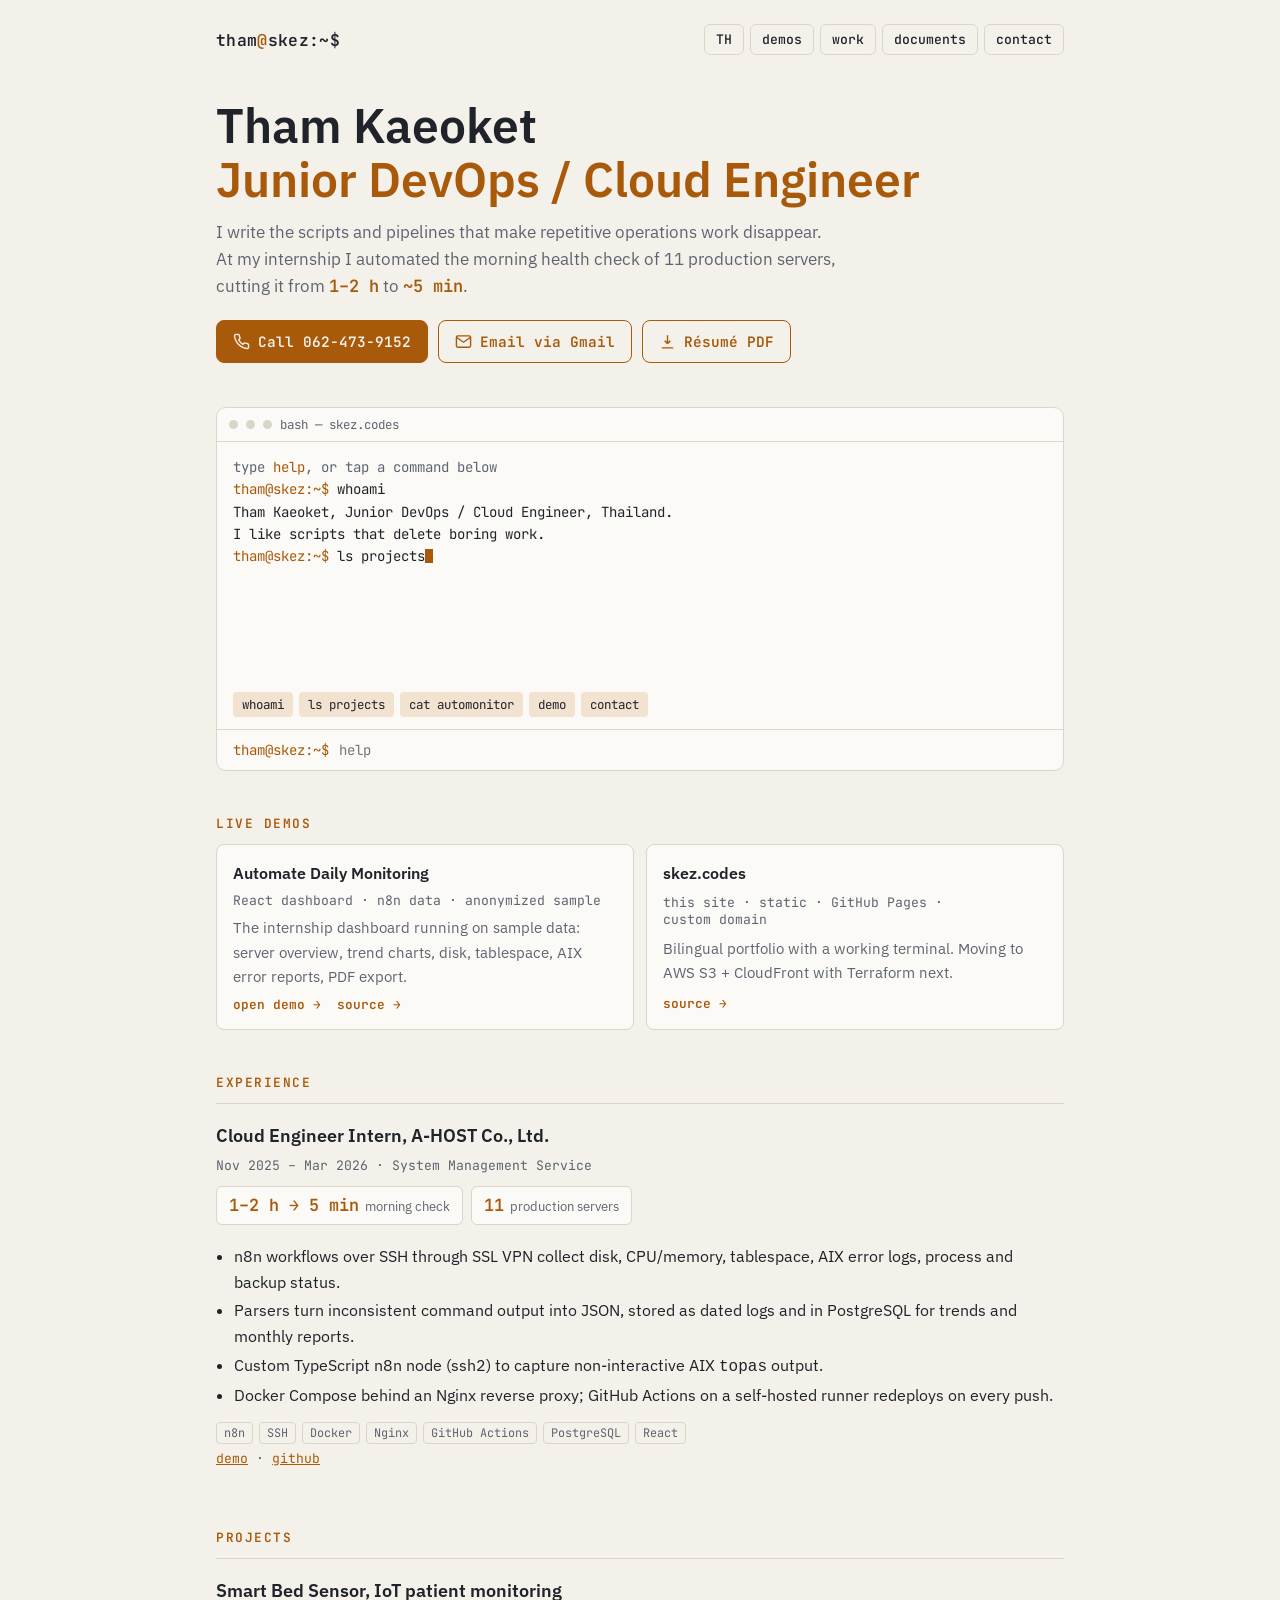
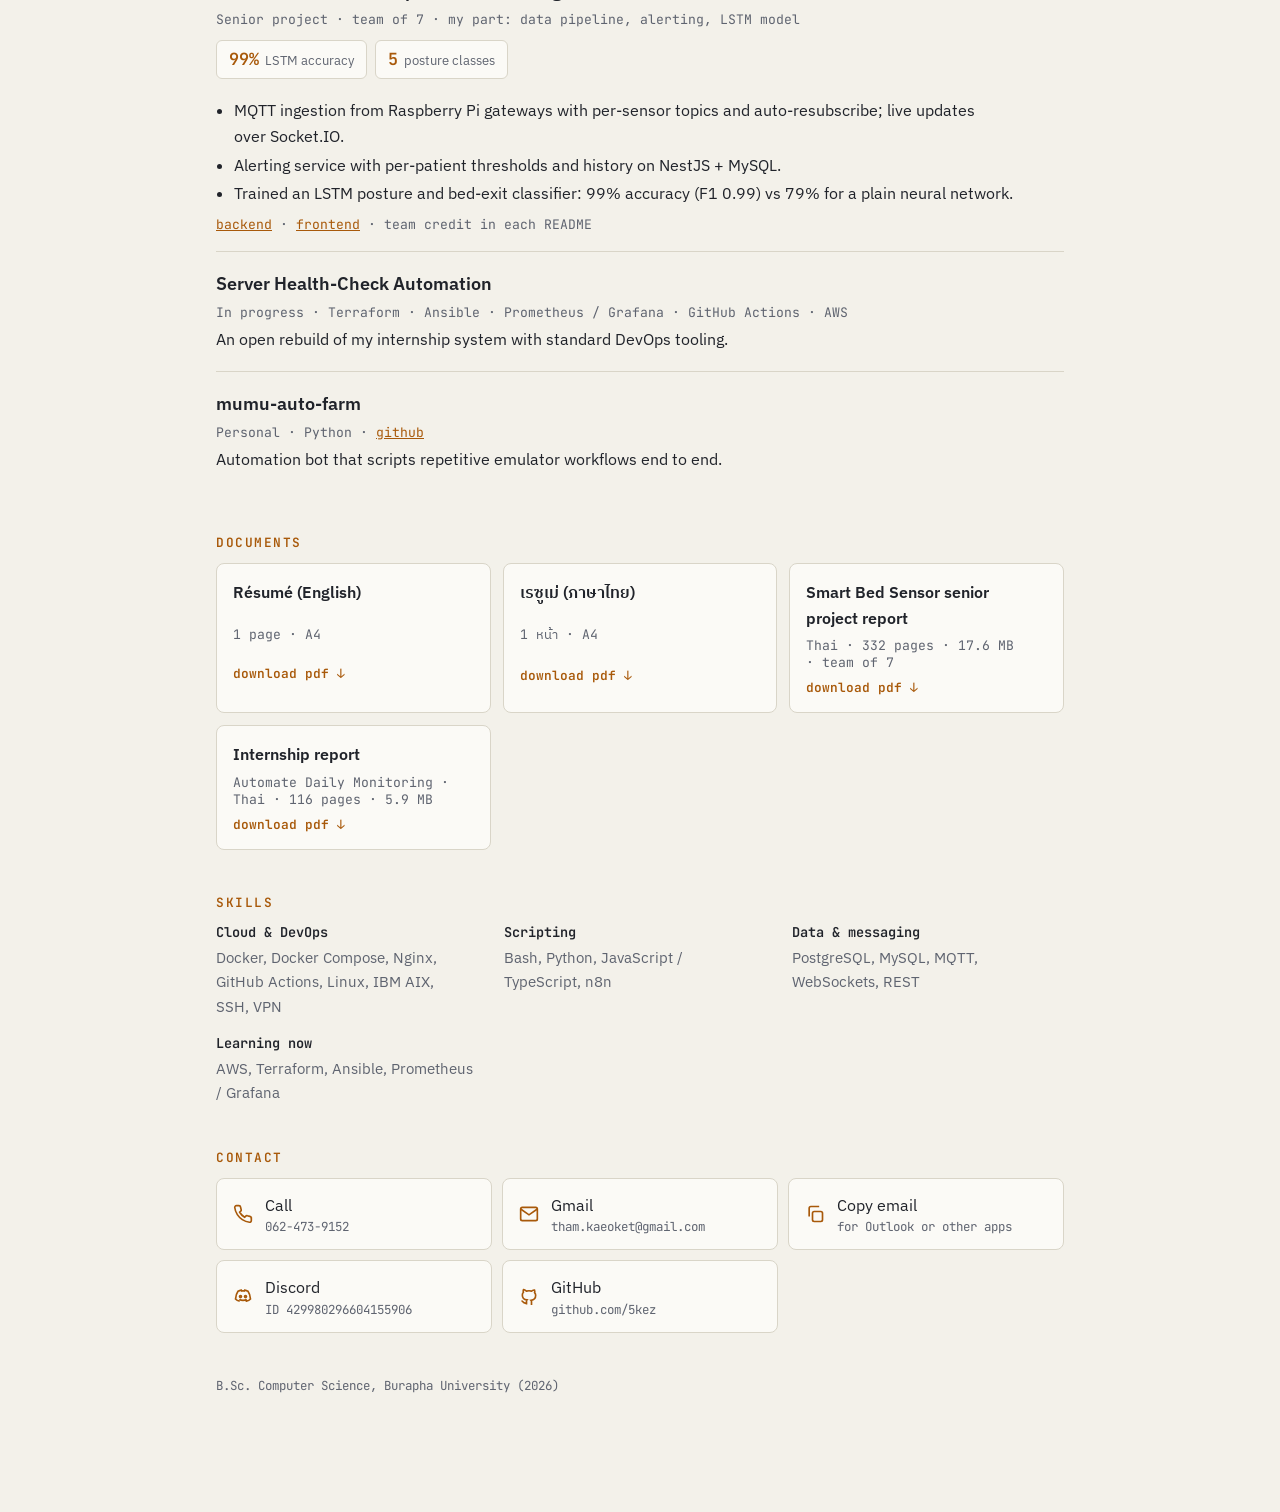
==== index.html @ 205510aa "feat: link monitoring source repo Co-Authored-By: Claude Opus 5.5 <noreply@anthropic.com> Claude-Ses" ====
<!doctype html>
<html lang="en">
<head>
<meta charset="utf-8">
<meta name="viewport" content="width=device-width, initial-scale=1, viewport-fit=cover">
<title>Tham Kaeoket</title>
<meta name="description" content="Tham Kaeoket, Junior DevOps / Cloud Engineer in Thailand. Infrastructure automation, Linux, Docker, CI/CD.">
<meta property="og:title" content="Tham Kaeoket, Junior DevOps / Cloud Engineer">
<meta property="og:description" content="Automated a 1–2 hour morning server check down to ~5 minutes across 11 production servers.">
<link rel="preconnect" href="https://fonts.googleapis.com">
<link rel="stylesheet" href="https://fonts.googleapis.com/css2?family=JetBrains+Mono:wght@400;600&family=IBM+Plex+Sans:wght@400;500;600&family=IBM+Plex+Sans+Thai:wght@400;500;600&display=swap">
<style>
/* Layout: one column; a working shell is the hero, plain sections follow; a fixed contact bar keeps call / email one tap away */
:root{
  --bg:#f3f1ea; --panel:#fbfaf6; --ink:#20232a; --muted:#5f6470; --line:#d9d5c8;
  --amber:#a8590a; --amber-soft:#f1e3cf; --ok:#2f7a4a;
  --mono:"JetBrains Mono","IBM Plex Sans Thai",ui-monospace,Consolas,monospace; --sans:"IBM Plex Sans","IBM Plex Sans Thai",system-ui,sans-serif;
  color-scheme:light;
}
@media (prefers-color-scheme:dark){:root:not([data-theme="light"]){--bg:#14161b;--panel:#1b1e25;--ink:#e8e4da;--muted:#9a9fab;--line:#2c3039;--amber:#f0a443;--amber-soft:#3a2c18;--ok:#6fcf8f;color-scheme:dark}}
:root[data-theme="dark"]{--bg:#14161b;--panel:#1b1e25;--ink:#e8e4da;--muted:#9a9fab;--line:#2c3039;--amber:#f0a443;--amber-soft:#3a2c18;--ok:#6fcf8f;color-scheme:dark}
*{box-sizing:border-box}
html{scroll-behavior:smooth;padding-top:env(safe-area-inset-top,0px)}
body{margin:0;background:var(--bg);color:var(--ink);font-family:var(--sans);font-size:16px;line-height:1.6}
html[data-lang="th"] body{line-height:1.7}
html[data-lang="th"] .en,html:not([data-lang="th"]) .th{display:none!important}
a{color:var(--amber)}
p,li,.meta,.card h3,.doc h3{text-wrap:pretty}
.nw{display:inline-block;max-width:100%}
html[data-lang="th"] p,html[data-lang="th"] li{line-break:strict;word-break:normal}
:focus-visible{outline:2px solid var(--amber);outline-offset:2px}
.wrap{max-width:880px;margin:0 auto;padding-block:24px 120px;padding-left:max(16px,env(safe-area-inset-left,0px));padding-right:max(16px,env(safe-area-inset-right,0px));display:grid;gap:44px}
header{display:flex;flex-wrap:wrap;gap:12px 20px;align-items:center;justify-content:space-between}
.name{font:600 1.02rem var(--mono);letter-spacing:.02em}.name span{color:var(--amber)}
nav{display:flex;gap:6px;flex-wrap:wrap}
.chip{font:500 .82rem var(--mono);color:var(--ink);background:transparent;border:1px solid var(--line);border-radius:6px;padding:6px 11px;cursor:pointer;text-decoration:none;transition:border-color .2s,background .2s}
.chip:hover{border-color:var(--amber);background:var(--amber-soft)}
/* hero */
.intro h1{font-size:clamp(2rem,5vw,3rem);line-height:1.12;margin:0 0 12px;text-wrap:balance;font-weight:600}
.intro h1 .role{display:block;color:var(--amber)}
.intro p{margin:0;max-width:62ch;color:var(--muted);font-size:1.06rem}
.stat{font-family:var(--mono);color:var(--amber);font-weight:600;white-space:nowrap}
.cta{display:flex;flex-wrap:wrap;gap:10px;margin-top:20px}
.btn{display:inline-flex;align-items:center;gap:8px;font:600 .9rem var(--mono);text-decoration:none;border-radius:8px;padding:11px 16px;border:1px solid var(--amber);transition:transform .15s ease,background .2s,color .2s}
.btn svg{width:17px;height:17px;flex:none}
.btn.primary{background:var(--amber);color:var(--bg)}
.btn.ghost{color:var(--amber);background:transparent}
.btn:hover{transform:translateY(-2px)}.btn:active{transform:none}
/* dock appears once the hero buttons scroll away */
try{const dk=document.getElementById("dock");new IntersectionObserver(([e])=>dk.classList.toggle("away",e.isIntersecting)).observe(document.querySelector(".cta"))}catch(e){document.getElementById("dock").classList.remove("away")}
/* terminal */
.term{background:var(--panel);border:1px solid var(--line);border-radius:10px;overflow:hidden}
.bar{display:flex;align-items:center;gap:8px;padding:8px 12px;border-bottom:1px solid var(--line);font:.78rem var(--mono);color:var(--muted)}
.bar i{width:9px;height:9px;border-radius:50%;background:var(--line);display:inline-block}
.out{font:14px/1.6 var(--mono);padding:14px 16px;height:250px;overflow-y:auto;white-space:pre-wrap;overflow-wrap:anywhere}
.out .p{color:var(--amber)}.out .ok{color:var(--ok)}.out .dim{color:var(--muted)}
.caret{display:inline-block;width:8px;height:1em;background:var(--amber);vertical-align:-2px;animation:blink 1s steps(1) infinite}
@keyframes blink{50%{opacity:0}}
.in{display:flex;gap:8px;align-items:center;border-top:1px solid var(--line);padding:10px 16px;font:14px var(--mono)}
.in label{color:var(--amber);white-space:nowrap}
.in input{flex:1;min-width:0;background:transparent;border:0;color:var(--ink);font:inherit;outline:none}
.chips{display:flex;flex-wrap:wrap;gap:6px;padding:0 16px 12px}
.chips button{font:.78rem var(--mono);background:var(--amber-soft);color:var(--ink);border:0;border-radius:4px;padding:4px 9px;cursor:pointer;transition:transform .15s}
.chips button:hover{transform:translateY(-1px)}
/* sections */
section h2{font:600 .8rem var(--mono);text-transform:uppercase;letter-spacing:.12em;color:var(--amber);margin:0 0 12px}
.card{border-top:1px solid var(--line);padding:18px 0;display:grid;gap:6px}
.card h3{margin:0;font-size:1.1rem;font-weight:600}
.meta{font:.82rem var(--mono);color:var(--muted)}
.card ul{margin:4px 0 0;padding-left:18px}.card li{margin:3px 0}
.metrics{display:flex;flex-wrap:wrap;gap:8px;margin:6px 0}
.metrics div{border:1px solid var(--line);border-radius:6px;padding:6px 12px;background:var(--panel)}
.metrics b{font:600 1.05rem var(--mono);color:var(--amber);font-variant-numeric:tabular-nums}
.metrics span{font-size:.8rem;color:var(--muted);margin-left:6px}
.tags{display:flex;flex-wrap:wrap;gap:6px;margin-top:4px}
.tags span{font:.74rem var(--mono);border:1px solid var(--line);border-radius:4px;padding:2px 7px;color:var(--muted)}
.docs{display:grid;grid-template-columns:repeat(auto-fit,minmax(240px,1fr));gap:12px}
.doc{border:1px solid var(--line);border-radius:8px;padding:16px;display:grid;gap:6px;background:var(--panel);min-width:0;transition:border-color .2s,transform .2s}
.doc:hover{border-color:var(--amber);transform:translateY(-2px)}
.doc h3{margin:0;font-size:1rem;font-weight:600}
.doc .dl{justify-self:start;font:600 .8rem var(--mono);color:var(--amber);text-decoration:none;margin-top:2px}
.doc .na{font:.8rem var(--mono);color:var(--muted)}
.skills{display:grid;grid-template-columns:repeat(auto-fit,minmax(220px,1fr));gap:16px}
.skills div{min-width:0}.skills b{display:block;font:600 .85rem var(--mono);margin-bottom:4px}.skills p{margin:0;color:var(--muted);font-size:.95rem}
.contact-grid{display:grid;grid-template-columns:repeat(auto-fit,minmax(220px,1fr));gap:10px}
.contact-grid a,.contact-grid button{display:flex;align-items:center;gap:12px;padding:14px 16px;border:1px solid var(--line);border-radius:8px;background:var(--panel);color:var(--ink);text-decoration:none;font:inherit;text-align:left;cursor:pointer;transition:border-color .2s,transform .2s;min-width:0}
.contact-grid a:hover,.contact-grid button:hover{border-color:var(--amber);transform:translateY(-2px)}
.contact-grid svg{width:20px;height:20px;color:var(--amber);flex:none}
.contact-grid small{display:block;font:.78rem var(--mono);color:var(--muted);overflow-wrap:anywhere}
footer{font:.78rem var(--mono);color:var(--muted)}
/* sticky contact bar */
.dock{position:fixed;left:50%;bottom:calc(14px + env(safe-area-inset-bottom,0px));transform:translateX(-50%);z-index:30;display:flex;gap:6px;padding:6px;background:var(--panel);border:1px solid var(--line);border-radius:12px;box-shadow:0 8px 24px rgba(0,0,0,.12)}
.dock{transition:opacity .25s,transform .25s}.dock.away{opacity:0;transform:translate(-50%,16px);pointer-events:none}
.dock a{display:flex;align-items:center;gap:7px;font:600 .82rem var(--mono);text-decoration:none;color:var(--ink);padding:9px 13px;border-radius:8px;transition:background .2s}
.dock a:hover{background:var(--amber-soft)}
.dock a.call{background:var(--amber);color:var(--bg)}
.dock svg{width:16px;height:16px;flex:none}
.toast{position:fixed;left:50%;bottom:86px;transform:translateX(-50%);background:var(--ink);color:var(--bg);font:.82rem var(--mono);padding:8px 14px;border-radius:6px;z-index:40}
/* entrance motion (runs once on load, content is visible without it) */
@keyframes up{from{opacity:0;transform:translateY(14px)}to{opacity:1;transform:none}}
.rise{animation:up .7s cubic-bezier(.2,.7,.2,1) both}
.d1{animation-delay:.08s}.d2{animation-delay:.18s}.d3{animation-delay:.3s}.d4{animation-delay:.42s}
@media (prefers-reduced-motion:reduce){*,*::before,*::after{animation:none!important;transition:none!important;scroll-behavior:auto!important}}
@media (max-width:520px){.out{height:260px;font-size:13px}.dock a span{display:none}.dock a{padding:10px 14px}}
</style>
</head>
<body>
<div class="wrap">
<header class="rise">
  <div class="name">tham<span>@</span>skez:~$</div>
  <nav aria-label="Main">
    <button class="chip" id="lang" type="button">TH</button>
    <a class="chip en" href="#demos">demos</a><a class="chip th" href="#demos">demo</a>
    <a class="chip en" href="#work">work</a><a class="chip th" href="#work">ผลงาน</a>
    <a class="chip en" href="#docs">documents</a><a class="chip th" href="#docs">เอกสาร</a>
    <a class="chip en" href="#contact">contact</a><a class="chip th" href="#contact">ติดต่อ</a>
  </nav>
</header>

<div class="intro">
  <h1 class="rise d1"><span class="en">Tham Kaeoket</span><span class="th">ธาม แก้วเกษ</span><span class="role">Junior DevOps / Cloud Engineer</span></h1>
  <p class="rise d2 en">I write the scripts and pipelines that make repetitive operations work disappear. At my internship I automated the morning health check of 11 production servers, cutting it from <span class="stat">1–2 h</span> to <span class="stat">~5 min</span>.</p>
  <p class="rise d2 th">ผมเขียน script และ pipeline ที่ทำให้งานดูแลระบบแบบซ้ำ ๆ หายไป ตอน<span class="nw">ฝึกงาน</span>ผมทำระบบตรวจ<span class="nw">เซิร์ฟเวอร์</span> Production 11 เครื่องแบบ<span class="nw">อัตโนมัติ</span> ลดเวลาจาก <span class="stat">1–2 ชม.</span> เหลือ <span class="stat">~5 นาที</span></p>
  <div class="cta rise d3">
    <a class="btn primary" href="tel:+66624739152"><svg viewBox="0 0 24 24" fill="none" stroke="currentColor" stroke-width="2" aria-hidden="true"><path d="M22 16.9v3a2 2 0 0 1-2.2 2 19.8 19.8 0 0 1-8.6-3.1 19.5 19.5 0 0 1-6-6A19.8 19.8 0 0 1 2.1 4.2 2 2 0 0 1 4.1 2h3a2 2 0 0 1 2 1.7c.1 1 .4 1.9.7 2.8a2 2 0 0 1-.5 2.1L8 9.9a16 16 0 0 0 6 6l1.3-1.3a2 2 0 0 1 2.1-.4c.9.3 1.8.6 2.8.7a2 2 0 0 1 1.7 2z"/></svg><span class="en">Call 062-473-9152</span><span class="th">โทร 062-473-9152</span></a>
    <a class="btn ghost gmail" href="https://mail.google.com/mail/?view=cm&amp;fs=1&amp;to=tham.kaeoket@gmail.com&amp;su=Job%20opportunity" target="_blank" rel="noopener"><svg viewBox="0 0 24 24" fill="none" stroke="currentColor" stroke-width="2" aria-hidden="true"><rect x="2" y="4" width="20" height="16" rx="2"/><path d="m22 6-10 7L2 6"/></svg><span class="en">Email via Gmail</span><span class="th">ส่งอีเมล (Gmail)</span></a>
    <a class="btn ghost rlink" href="resume.pdf"><svg viewBox="0 0 24 24" fill="none" stroke="currentColor" stroke-width="2" aria-hidden="true"><path d="M12 3v12m0 0-4-4m4 4 4-4M4 21h16"/></svg><span class="en">Résumé PDF</span><span class="th">เรซูเม่ PDF</span></a>
  </div>
</div>

<div class="term rise d4" aria-label="Interactive terminal">
  <div class="bar"><i></i><i></i><i></i><span>bash — skez.codes</span></div>
  <div id="out" class="out" role="log" aria-live="polite"></div>
  <div class="chips" id="chips"></div>
  <form class="in" id="form" autocomplete="off"><label for="cmd">tham@skez:~$</label><input id="cmd" spellcheck="false" autocapitalize="off" placeholder="help"></form>
</div>

<main style="display:grid;gap:44px">
  <section id="demos">
    <h2><span class="en">Live demos</span><span class="th">ทดลองใช้งานจริง</span></h2>
    <div class="docs">
      <div class="doc">
        <h3>Automate Daily Monitoring</h3>
        <div class="meta"><span class="en">React dashboard · n8n data · anonymized sample</span><span class="th">React dashboard · ข้อมูลจาก n8n · ข้อมูลตัวอย่างที่ปิดชื่อแล้ว</span></div>
        <p style="margin:0;color:var(--muted);font-size:.95rem" class="en">The internship dashboard running on sample data: server overview, trend charts, disk, tablespace, AIX error reports, PDF export.</p>
        <p style="margin:0;color:var(--muted);font-size:.95rem" class="th">dashboard จากงานฝึกงาน รันด้วยข้อมูลตัวอย่าง: ภาพรวมเซิร์ฟเวอร์ กราฟแนวโน้ม disk tablespace error report ของ AIX และส่งออก PDF</p>
        <div style="display:flex;gap:16px;flex-wrap:wrap"><a class="dl" href="demo/monitoring/"><span class="en">open demo →</span><span class="th">เปิด demo →</span></a><a class="dl" href="https://github.com/5kez/automate-daily-monitoring"><span class="en">source →</span><span class="th">ดูโค้ด →</span></a></div>
      </div>
      <div class="doc">
        <h3>skez.codes</h3>
        <div class="meta"><span class="en">this site · static · GitHub Pages · custom domain</span><span class="th">เว็บนี้ · static · GitHub Pages · โดเมนของตัวเอง</span></div>
        <p style="margin:0;color:var(--muted);font-size:.95rem" class="en">Bilingual portfolio with a working terminal. Moving to AWS S3 + CloudFront with Terraform next.</p>
        <p style="margin:0;color:var(--muted);font-size:.95rem" class="th">พอร์ตโฟลิโอ 2 ภาษาพร้อม terminal ที่พิมพ์คำสั่งได้ ขั้นต่อไปย้ายไป AWS S3 + CloudFront ด้วย Terraform</p>
        <a class="dl" href="https://github.com/5kez/5kez.github.io"><span class="en">source →</span><span class="th">ดูโค้ด →</span></a>
      </div>
    </div>
  </section>

  <section id="work">
    <h2><span class="en">Experience</span><span class="th">ประสบการณ์ทำงาน</span></h2>
    <div class="card">
      <h3><span class="en">Cloud Engineer Intern, A-HOST Co., Ltd.</span><span class="th">Cloud Engineer (นักศึกษาสหกิจศึกษา) บริษัท เอ-โฮสต์ จำกัด</span></h3>
      <div class="meta"><span class="en"><span class="nw">Nov 2025 – Mar 2026</span> · <span class="nw">System Management Service</span></span><span class="th"><span class="nw">พ.ย. 2568 – มี.ค. 2569</span> · <span class="nw">แผนก System Management Service</span></span></div>
      <div class="metrics"><div><b>1–2 h → 5 min</b><span class="en">morning check</span><span class="th"><span class="nw">ตรวจช่วงเช้า</span></span></div><div><b>11</b><span class="en">production servers</span><span class="th"><span class="nw">เซิร์ฟเวอร์</span></span></div></div>
      <ul class="en">
        <li>n8n workflows over SSH through SSL VPN collect disk, CPU/memory, tablespace, AIX error logs, process and backup status.</li>
        <li>Parsers turn inconsistent command output into JSON, stored as dated logs and in PostgreSQL for trends and monthly reports.</li>
        <li>Custom TypeScript n8n node (ssh2) to capture non‑interactive AIX <code>topas</code> output.</li>
        <li>Docker Compose behind an Nginx reverse proxy; GitHub Actions on a self‑hosted runner redeploys on every push.</li>
      </ul>
      <ul class="th">
        <li>workflow ด้วย n8n เชื่อมต่อผ่าน SSH และ SSL VPN เก็บข้อมูล disk, CPU/memory, tablespace, AIX error log, process และ backup</li>
        <li>parser แปลงผลลัพธ์คำสั่งที่รูปแบบไม่แน่นอนเป็น JSON เก็บเป็น log ตามวันที่และใน PostgreSQL เพื่อดูแนวโน้มและทำรายงาน<span class="nw">รายเดือน</span></li>
        <li>custom node ของ n8n ด้วย TypeScript (ssh2) สำหรับดึงผล <code>topas</code> ของ AIX</li>
        <li>Docker Compose หลัง Nginx reverse proxy และ GitHub Actions บน self‑hosted runner ที่ deploy ใหม่ทุกครั้งที่ push</li>
      </ul>
      <div class="tags"><span>n8n</span><span>SSH</span><span>Docker</span><span>Nginx</span><span>GitHub Actions</span><span>PostgreSQL</span><span>React</span></div>
      <div class="meta"><a href="demo/monitoring/">demo</a> · <a href="https://github.com/5kez/automate-daily-monitoring">github</a></div>
    </div>
  </section>

  <section>
    <h2><span class="en">Projects</span><span class="th">โครงงาน</span></h2>
    <div class="card">
      <h3><span class="en">Smart Bed Sensor, IoT patient monitoring</span><span class="th">Smart Bed Sensor ระบบติดตามผู้ป่วยผ่านเซนเซอร์ IoT</span></h3>
      <div class="meta"><span class="en"><span class="nw">Senior project</span> · <span class="nw">team of 7</span> · <span class="nw">my part: data pipeline, alerting, LSTM model</span></span><span class="th">โครงงานจบ · ทีม 7 คน · ส่วนที่ผมทำ: data pipeline, ระบบ<span class="nw">แจ้งเตือน</span>, โมเดล LSTM</span></div>
      <div class="metrics"><div><b>99%</b><span class="en">LSTM accuracy</span><span class="th"><span class="nw">ความแม่นยำ</span> LSTM</span></div><div><b>5</b><span class="en">posture classes</span><span class="th"><span class="nw">คลาสท่านอน</span></span></div></div>
      <ul class="en">
        <li>MQTT ingestion from Raspberry Pi gateways with per‑sensor topics and auto‑resubscribe; live updates over Socket.IO.</li>
        <li>Alerting service with per‑patient thresholds and history on NestJS + MySQL.</li>
        <li>Trained an LSTM posture and bed‑exit classifier: 99% accuracy (F1&nbsp;0.99) vs 79% for a plain neural network.</li>
      </ul>
      <ul class="th">
        <li>รับข้อมูลผ่าน MQTT จาก Raspberry Pi gateway แยก topic ตามเซนเซอร์ เชื่อมต่อใหม่<span class="nw">อัตโนมัติ</span> และส่งขึ้นหน้าจอแบบ<span class="nw">เรียลไทม์</span>ด้วย Socket.IO</li>
        <li>ระบบ<span class="nw">แจ้งเตือน</span>ตามเกณฑ์รายผู้ป่วยพร้อม<span class="nw">ประวัติ</span> บน NestJS + MySQL</li>
        <li>เทรนโมเดล LSTM จำแนกท่านอนและ<span class="nw">การลุกจากเตียง</span> ได้<span class="nw">ความแม่นยำ</span> 99% (F1&nbsp;0.99) เทียบกับ neural network <span class="nw">ธรรมดา</span> 79%</li>
      </ul>
      <div class="meta"><a href="https://github.com/5kez/backend_bedproject">backend</a> · <a href="https://github.com/5kez/frontend_bedproject">frontend</a> · <span class="en">team credit in each README</span><span class="th">ระบุเครดิตทีมไว้ใน README</span></div>
    </div>
    <div class="card">
      <h3>Server Health-Check Automation</h3>
      <div class="meta"><span class="en">In progress</span><span class="th">กำลังทำ</span> · Terraform · Ansible · Prometheus / Grafana · GitHub Actions · AWS</div>
      <p style="margin:0" class="en">An open rebuild of my internship system with standard DevOps tooling.</p>
      <p style="margin:0" class="th">สร้างระบบแบบที่ทำตอน<span class="nw">ฝึกงาน</span>ขึ้นใหม่ด้วย<span class="nw">เครื่องมือมาตรฐาน</span>ของสาย DevOps</p>
    </div>
    <div class="card">
      <h3>mumu-auto-farm</h3>
      <div class="meta"><span class="en">Personal</span><span class="th"><span class="nw">โปรเจกต์ส่วนตัว</span></span> · Python · <a href="https://github.com/5kez/mumu-auto-farm">github</a></div>
      <p style="margin:0" class="en">Automation bot that scripts repetitive emulator workflows end to end.</p>
      <p style="margin:0" class="th">bot <span class="nw">อัตโนมัติ</span>สำหรับงานซ้ำ ๆ บน emulator</p>
    </div>
  </section>

  <section id="docs">
    <h2><span class="en">Documents</span><span class="th">เอกสาร</span></h2>
    <div class="docs">
      <div class="doc"><h3>Résumé (English)</h3><div class="meta"><span class="nw">1 page</span> · <span class="nw">A4</span></div><a class="dl" href="resume.pdf">download pdf ↓</a></div>
      <div class="doc"><h3>เรซูเม่ (<span class="nw">ภาษาไทย</span>)</h3><div class="meta"><span class="nw">1 หน้า</span> · <span class="nw">A4</span></div><a class="dl" href="resume-th.pdf"><span class="en">download pdf ↓</span><span class="th"><span class="nw">ดาวน์โหลด</span> pdf ↓</span></a></div>
      <div class="doc"><h3><span class="en">Smart Bed Sensor senior project report</span><span class="th">เล่มโครงงานจบ Smart Bed Sensor</span></h3><div class="meta"><span class="en"><span class="nw">Thai</span> · <span class="nw">332 pages</span> · <span class="nw">17.6 MB</span> · <span class="nw">team of 7</span></span><span class="th"><span class="nw">ภาษาไทย</span> · 332 หน้า · 17.6 MB · ทีม 7 คน</span></div><a class="dl" href="docs/smart-bed-senior-project-report.pdf"><span class="en">download pdf ↓</span><span class="th"><span class="nw">ดาวน์โหลด</span> pdf ↓</span></a></div>
      <div class="doc"><h3><span class="en">Internship report</span><span class="th">เล่มรายงานสหกิจศึกษา</span></h3><div class="meta"><span class="en"><span class="nw">Automate Daily Monitoring</span> · <span class="nw">Thai</span> · <span class="nw">116 pages</span> · <span class="nw">5.9 MB</span></span><span class="th">Automate Daily Monitoring · <span class="nw">ภาษาไทย</span> · 116 หน้า · 5.9 MB</span></div><a class="dl" href="docs/internship-report-automate-monitoring.pdf"><span class="en">download pdf ↓</span><span class="th"><span class="nw">ดาวน์โหลด</span> pdf ↓</span></a></div>
    </div>
  </section>

  <section>
    <h2><span class="en">Skills</span><span class="th">ทักษะ</span></h2>
    <div class="skills">
      <div><b>Cloud &amp; DevOps</b><p>Docker, Docker Compose, Nginx, GitHub Actions, Linux, IBM AIX, SSH, VPN</p></div>
      <div><b>Scripting</b><p>Bash, Python, JavaScript / TypeScript, n8n</p></div>
      <div><b>Data &amp; messaging</b><p>PostgreSQL, MySQL, MQTT, WebSockets, REST</p></div>
      <div><b><span class="en">Learning now</span><span class="th">กำลังเรียน</span></b><p>AWS, Terraform, Ansible, Prometheus / Grafana</p></div>
    </div>
  </section>

  <section id="contact">
    <h2><span class="en">Contact</span><span class="th">ติดต่อ</span></h2>
    <div class="contact-grid">
      <a href="tel:+66624739152"><svg viewBox="0 0 24 24" fill="none" stroke="currentColor" stroke-width="2" aria-hidden="true"><path d="M22 16.9v3a2 2 0 0 1-2.2 2 19.8 19.8 0 0 1-8.6-3.1 19.5 19.5 0 0 1-6-6A19.8 19.8 0 0 1 2.1 4.2 2 2 0 0 1 4.1 2h3a2 2 0 0 1 2 1.7c.1 1 .4 1.9.7 2.8a2 2 0 0 1-.5 2.1L8 9.9a16 16 0 0 0 6 6l1.3-1.3a2 2 0 0 1 2.1-.4c.9.3 1.8.6 2.8.7a2 2 0 0 1 1.7 2z"/></svg><div><span class="en">Call</span><span class="th">โทร</span><small>062-473-9152</small></div></a>
      <a class="gmail" href="https://mail.google.com/mail/?view=cm&amp;fs=1&amp;to=tham.kaeoket@gmail.com&amp;su=Job%20opportunity" target="_blank" rel="noopener"><svg viewBox="0 0 24 24" fill="none" stroke="currentColor" stroke-width="2" aria-hidden="true"><rect x="2" y="4" width="20" height="16" rx="2"/><path d="m22 6-10 7L2 6"/></svg><div>Gmail<small>tham.kaeoket@gmail.com</small></div></a>
      <button type="button" id="copymail"><svg viewBox="0 0 24 24" fill="none" stroke="currentColor" stroke-width="2" aria-hidden="true"><rect x="9" y="9" width="12" height="12" rx="2"/><path d="M5 15V5a2 2 0 0 1 2-2h10"/></svg><div><span class="en">Copy email</span><span class="th">คัดลอกอีเมล</span><small><span class="en">for Outlook or other apps</span><span class="th">สำหรับ Outlook หรือแอปอื่น</span></small></div></button>
      <a href="https://discord.com/users/429980296604155906" target="_blank" rel="noopener"><svg viewBox="0 0 24 24" fill="none" stroke="currentColor" stroke-width="2" aria-hidden="true"><path d="M8 17c-2.5-.4-4-1.3-5-2.5.2-3.6 1.2-7 3-9.5a14 14 0 0 1 4-1.3l.5 1.1a13 13 0 0 1 3 0l.5-1.1a14 14 0 0 1 4 1.3c1.8 2.5 2.8 5.9 3 9.5-1 1.2-2.5 2.1-5 2.5l-1-1.6"/><circle cx="9" cy="11.5" r="1.2"/><circle cx="15" cy="11.5" r="1.2"/><path d="M7.5 15c2.8 1.3 6.2 1.3 9 0"/></svg><div>Discord<small>ID 429980296604155906</small></div></a>
      <a href="https://github.com/5kez" target="_blank" rel="noopener"><svg viewBox="0 0 24 24" fill="none" stroke="currentColor" stroke-width="2" aria-hidden="true"><path d="M9 19c-4 1.5-4-2-6-2.5m12 5v-3.5c0-1 .1-1.4-.5-2 2.8-.3 5.5-1.4 5.5-6a4.6 4.6 0 0 0-1.3-3.2 4.2 4.2 0 0 0-.1-3.2s-1.1-.3-3.5 1.3a12 12 0 0 0-6.2 0C6.5 2.8 5.4 3.1 5.4 3.1a4.2 4.2 0 0 0-.1 3.2A4.6 4.6 0 0 0 4 9.5c0 4.6 2.7 5.7 5.5 6-.6.6-.6 1.2-.5 2V21"/></svg><div>GitHub<small>github.com/5kez</small></div></a>
    </div>
  </section>
</main>
<footer><span class="en"><span class="nw">B.Sc. Computer Science, Burapha University (2026)</span></span><span class="th"><span class="nw">วท.บ. วิทยาการคอมพิวเตอร์ มหาวิทยาลัยบูรพา (2569)</span></span></footer>
</div>

<nav class="dock away" id="dock" aria-label="Quick contact">
  <a class="call" href="tel:+66624739152"><svg viewBox="0 0 24 24" fill="none" stroke="currentColor" stroke-width="2" aria-hidden="true"><path d="M22 16.9v3a2 2 0 0 1-2.2 2 19.8 19.8 0 0 1-8.6-3.1 19.5 19.5 0 0 1-6-6A19.8 19.8 0 0 1 2.1 4.2 2 2 0 0 1 4.1 2h3a2 2 0 0 1 2 1.7c.1 1 .4 1.9.7 2.8a2 2 0 0 1-.5 2.1L8 9.9a16 16 0 0 0 6 6l1.3-1.3a2 2 0 0 1 2.1-.4c.9.3 1.8.6 2.8.7a2 2 0 0 1 1.7 2z"/></svg><span class="en">Call</span><span class="th">โทร</span></a>
  <a class="gmail" href="https://mail.google.com/mail/?view=cm&amp;fs=1&amp;to=tham.kaeoket@gmail.com&amp;su=Job%20opportunity" target="_blank" rel="noopener"><svg viewBox="0 0 24 24" fill="none" stroke="currentColor" stroke-width="2" aria-hidden="true"><rect x="2" y="4" width="20" height="16" rx="2"/><path d="m22 6-10 7L2 6"/></svg><span>Gmail</span></a>
  <a class="rlink" href="resume.pdf"><svg viewBox="0 0 24 24" fill="none" stroke="currentColor" stroke-width="2" aria-hidden="true"><path d="M12 3v12m0 0-4-4m4 4 4-4M4 21h16"/></svg><span class="en">Résumé</span><span class="th">เรซูเม่</span></a>
</nav>

<script>
/* language */
let LANG="en";try{LANG=localStorage.getItem("lang")||((navigator.language||"").startsWith("th")?"th":"en")}catch(e){}
function setLang(l){LANG=l;const h=document.documentElement;h.dataset.lang=l;h.lang=l;document.getElementById("lang").textContent=l==="th"?"EN":"TH";
  document.querySelectorAll(".rlink").forEach(a=>a.href=l==="th"?"resume-th.pdf":"resume.pdf");
  const subj=encodeURIComponent(l==="th"?"ติดต่อเรื่องงาน":"Job opportunity");
  document.querySelectorAll("a.gmail").forEach(a=>a.href="https://mail.google.com/mail/?view=cm&fs=1&to=tham.kaeoket@gmail.com&su="+subj);
  try{localStorage.setItem("lang",l)}catch(e){}}
document.getElementById("lang").onclick=()=>setLang(LANG==="th"?"en":"th");setLang(LANG);
/* copy email */
function toast(t){const d=document.createElement("div");d.className="toast";d.textContent=t;document.body.append(d);setTimeout(()=>d.remove(),1800)}
document.getElementById("copymail").onclick=()=>{const m="tham.kaeoket@gmail.com";(navigator.clipboard?navigator.clipboard.writeText(m):Promise.reject()).then(()=>toast(LANG==="th"?"คัดลอกอีเมลแล้ว":"Email copied")).catch(()=>toast(m))};
/* terminal */
const P={automonitor:["Automate Daily Monitoring (internship)","problem   1–2 h of manual SSH checks every morning, copied into Excel","solution  n8n over SSH + VPN → parse → JSON → PostgreSQL → React dashboard","scale     11 production servers, Linux and IBM AIX","result    ~5 minutes per morning, no manual data entry"],
 smartbed:["Smart Bed Sensor (senior project, team of 7)","my part   MQTT pipeline, Socket.IO gateways, alerting, LSTM model","model     LSTM 99% · NN 79% · SVM 25%","stack     NestJS · MySQL · MQTT · Raspberry Pi · Keras"],
 healthcheck:["Server Health-Check Automation (in progress)","plan      Terraform → EC2 · Ansible → collectors · Prometheus/Grafana → alerts"],
 "mumu-auto-farm":["mumu-auto-farm (personal)","python    automation bot for repetitive emulator workflows"]};
const out=document.getElementById("out"),cmd=document.getElementById("cmd");
const esc=s=>s.replace(/[&<>]/g,c=>({"&":"&amp;","<":"&lt;",">":"&gt;"}[c]));
function pr(h,c){const d=document.createElement("div");if(c)d.className=c;d.innerHTML=h;out.append(d);out.scrollTop=out.scrollHeight}
const C={help:()=>pr("whoami · ls projects · cat &lt;project&gt; · demo · skills · contact · resume · clear"),
 whoami:()=>pr("Tham Kaeoket, Junior DevOps / Cloud Engineer, Thailand.\nI like scripts that delete boring work."),
 ls:()=>pr(Object.keys(P).map(k=>`<span class="ok">${k}/</span>`).join("  ")),
 cat:a=>{const p=P[(a[0]||"").replace(/\/$/,"")];p?pr(`<span class="p"># ${p[0]}</span>\n`+p.slice(1).map(esc).join("\n")):pr(`cat: ${esc(a[0]||"")}: try ls projects`,"dim")},
 skills:()=>pr("cloud/devops  docker compose nginx github-actions linux aix ssh\nscripting     bash python typescript n8n\nlearning      aws terraform ansible prometheus grafana"),
 contact:()=>pr('call   <a href="tel:+66624739152">062-473-9152</a>\nemail  <a href="https://mail.google.com/mail/?view=cm&fs=1&to=tham.kaeoket@gmail.com" target="_blank" rel="noopener">tham.kaeoket@gmail.com</a>\ndiscord <a href="https://discord.com/users/429980296604155906" target="_blank" rel="noopener">429980296604155906</a>'),
 resume:()=>pr(`<a href="${LANG==="th"?"resume-th.pdf":"resume.pdf"}">${LANG==="th"?"resume-th.pdf":"resume.pdf"}</a>`),
 demo:()=>{pr('opening demo/monitoring ...','dim');setTimeout(()=>location.href='demo/monitoring/',400)},
 clear:()=>{out.innerHTML=""},sudo:()=>pr("nice try. this incident will be reported.","dim")};
function run(line){const r=line.trim();pr(`<span class="p">tham@skez:~$</span> ${esc(r)}`);if(!r)return;const[c,...a]=r.split(/\s+/);(C[c.toLowerCase()]||(()=>pr(`${esc(c)}: command not found. type <span class="p">help</span>`,"dim")))(a)}
document.getElementById("form").addEventListener("submit",e=>{e.preventDefault();run(cmd.value);cmd.value=""});
const chips=document.getElementById("chips");["whoami","ls projects","cat automonitor","demo","contact"].forEach(c=>{const b=document.createElement("button");b.type="button";b.textContent=c;b.onclick=()=>run(c);chips.append(b)});
/* boot: type the first commands so the shell feels alive */
const reduce=matchMedia("(prefers-reduced-motion: reduce)").matches;
async function typeRun(c){if(reduce){run(c);return}const line=document.createElement("div");line.innerHTML='<span class="p">tham@skez:~$</span> <span class="t"></span><span class="caret"></span>';out.append(line);const t=line.querySelector(".t");
  for(const ch of c){t.textContent+=ch;await new Promise(r=>setTimeout(r,55))}await new Promise(r=>setTimeout(r,180));line.remove();run(c)}
(async()=>{pr('type <span class="p">help</span>, or tap a command below',"dim");await new Promise(r=>setTimeout(r,reduce?0:650));await typeRun("whoami");await typeRun("ls projects")})();
</script>
</body>
</html>
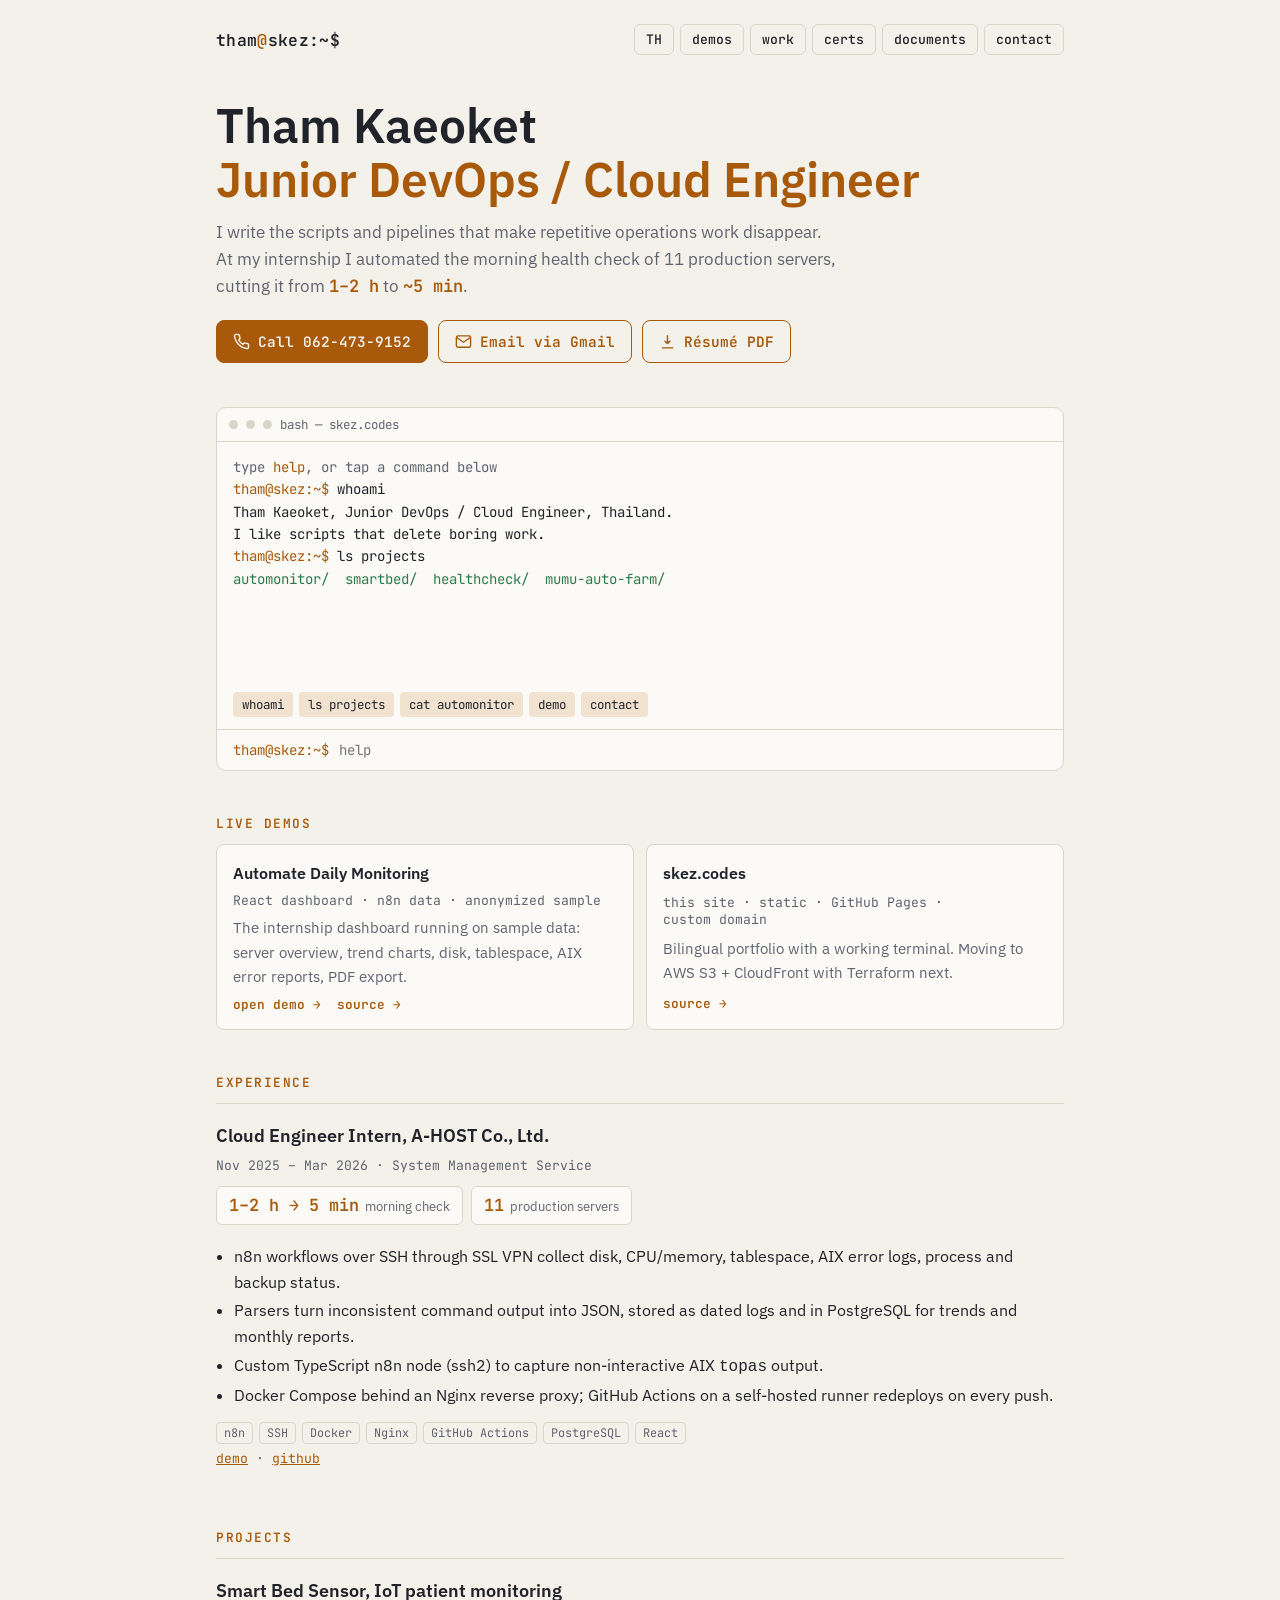
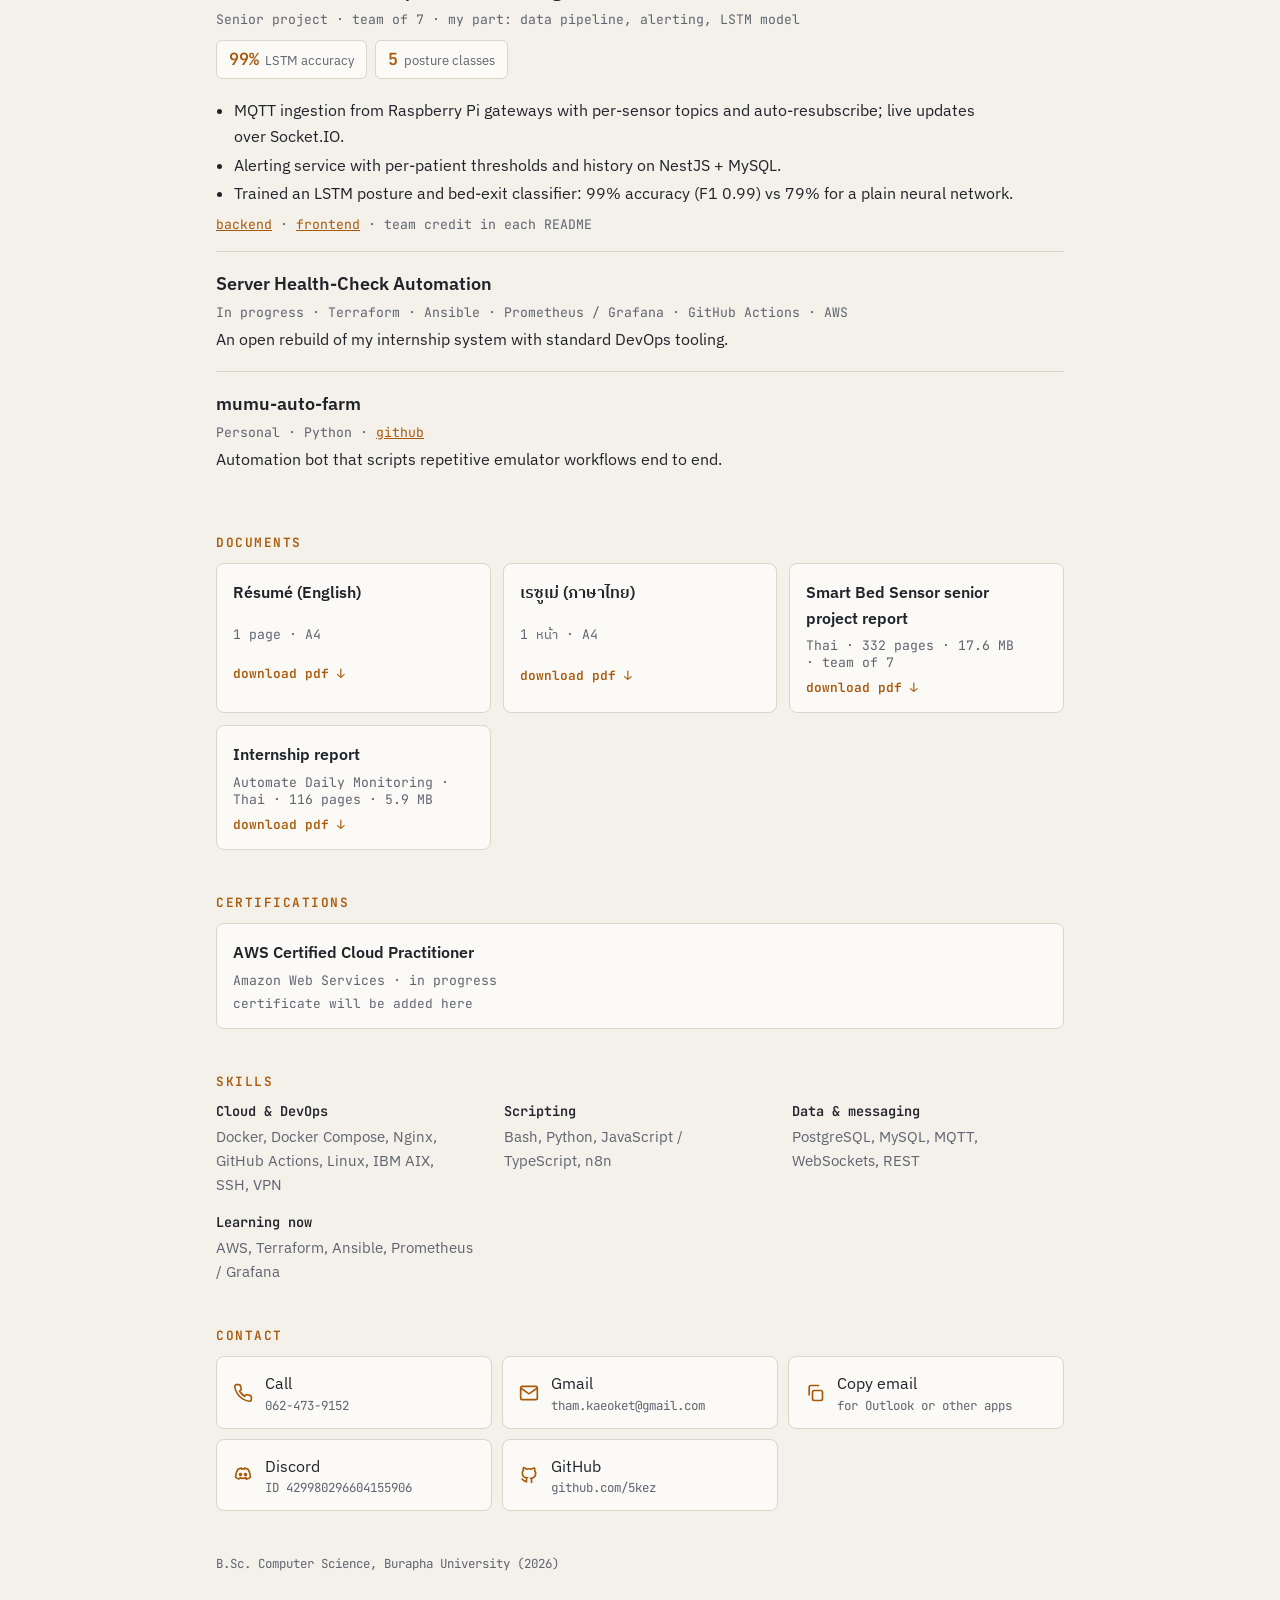
==== commit beda8cc2: "feat: certifications section Co-Authored-By: Claude Opus 5.5 <noreply@anthropic.com> Claude-Session:" ====
--- a/index.html
+++ b/index.html
@@ -112,6 +112,7 @@
     <button class="chip" id="lang" type="button">TH</button>
     <a class="chip en" href="#demos">demos</a><a class="chip th" href="#demos">demo</a>
     <a class="chip en" href="#work">work</a><a class="chip th" href="#work">ผลงาน</a>
+    <a class="chip en" href="#certs">certs</a><a class="chip th" href="#certs">ใบรับรอง</a>
     <a class="chip en" href="#docs">documents</a><a class="chip th" href="#docs">เอกสาร</a>
     <a class="chip en" href="#contact">contact</a><a class="chip th" href="#contact">ติดต่อ</a>
   </nav>
@@ -218,6 +219,19 @@
       <div class="doc"><h3>เรซูเม่ (<span class="nw">ภาษาไทย</span>)</h3><div class="meta"><span class="nw">1 หน้า</span> · <span class="nw">A4</span></div><a class="dl" href="resume-th.pdf"><span class="en">download pdf ↓</span><span class="th"><span class="nw">ดาวน์โหลด</span> pdf ↓</span></a></div>
       <div class="doc"><h3><span class="en">Smart Bed Sensor senior project report</span><span class="th">เล่มโครงงานจบ Smart Bed Sensor</span></h3><div class="meta"><span class="en"><span class="nw">Thai</span> · <span class="nw">332 pages</span> · <span class="nw">17.6 MB</span> · <span class="nw">team of 7</span></span><span class="th"><span class="nw">ภาษาไทย</span> · 332 หน้า · 17.6 MB · ทีม 7 คน</span></div><a class="dl" href="docs/smart-bed-senior-project-report.pdf"><span class="en">download pdf ↓</span><span class="th"><span class="nw">ดาวน์โหลด</span> pdf ↓</span></a></div>
       <div class="doc"><h3><span class="en">Internship report</span><span class="th">เล่มรายงานสหกิจศึกษา</span></h3><div class="meta"><span class="en"><span class="nw">Automate Daily Monitoring</span> · <span class="nw">Thai</span> · <span class="nw">116 pages</span> · <span class="nw">5.9 MB</span></span><span class="th">Automate Daily Monitoring · <span class="nw">ภาษาไทย</span> · 116 หน้า · 5.9 MB</span></div><a class="dl" href="docs/internship-report-automate-monitoring.pdf"><span class="en">download pdf ↓</span><span class="th"><span class="nw">ดาวน์โหลด</span> pdf ↓</span></a></div>
+    </div>
+  </section>
+
+  <section id="certs">
+    <h2><span class="en">Certifications</span><span class="th">ใบรับรอง</span></h2>
+    <!-- To add a certificate: put the PDF or image in /certs/ and copy one .doc card below.
+         Set the status line to the issue date and point the link at the file or the issuer's verify page. -->
+    <div class="docs" id="cert-list">
+      <div class="doc">
+        <h3>AWS Certified Cloud Practitioner</h3>
+        <div class="meta"><span class="nw">Amazon Web Services</span> · <span class="en nw">in progress</span><span class="th nw">กำลังเตรียมสอบ</span></div>
+        <span class="na"><span class="en">certificate will be added here</span><span class="th">จะเพิ่มใบรับรองไว้ที่นี่</span></span>
+      </div>
     </div>
   </section>
 
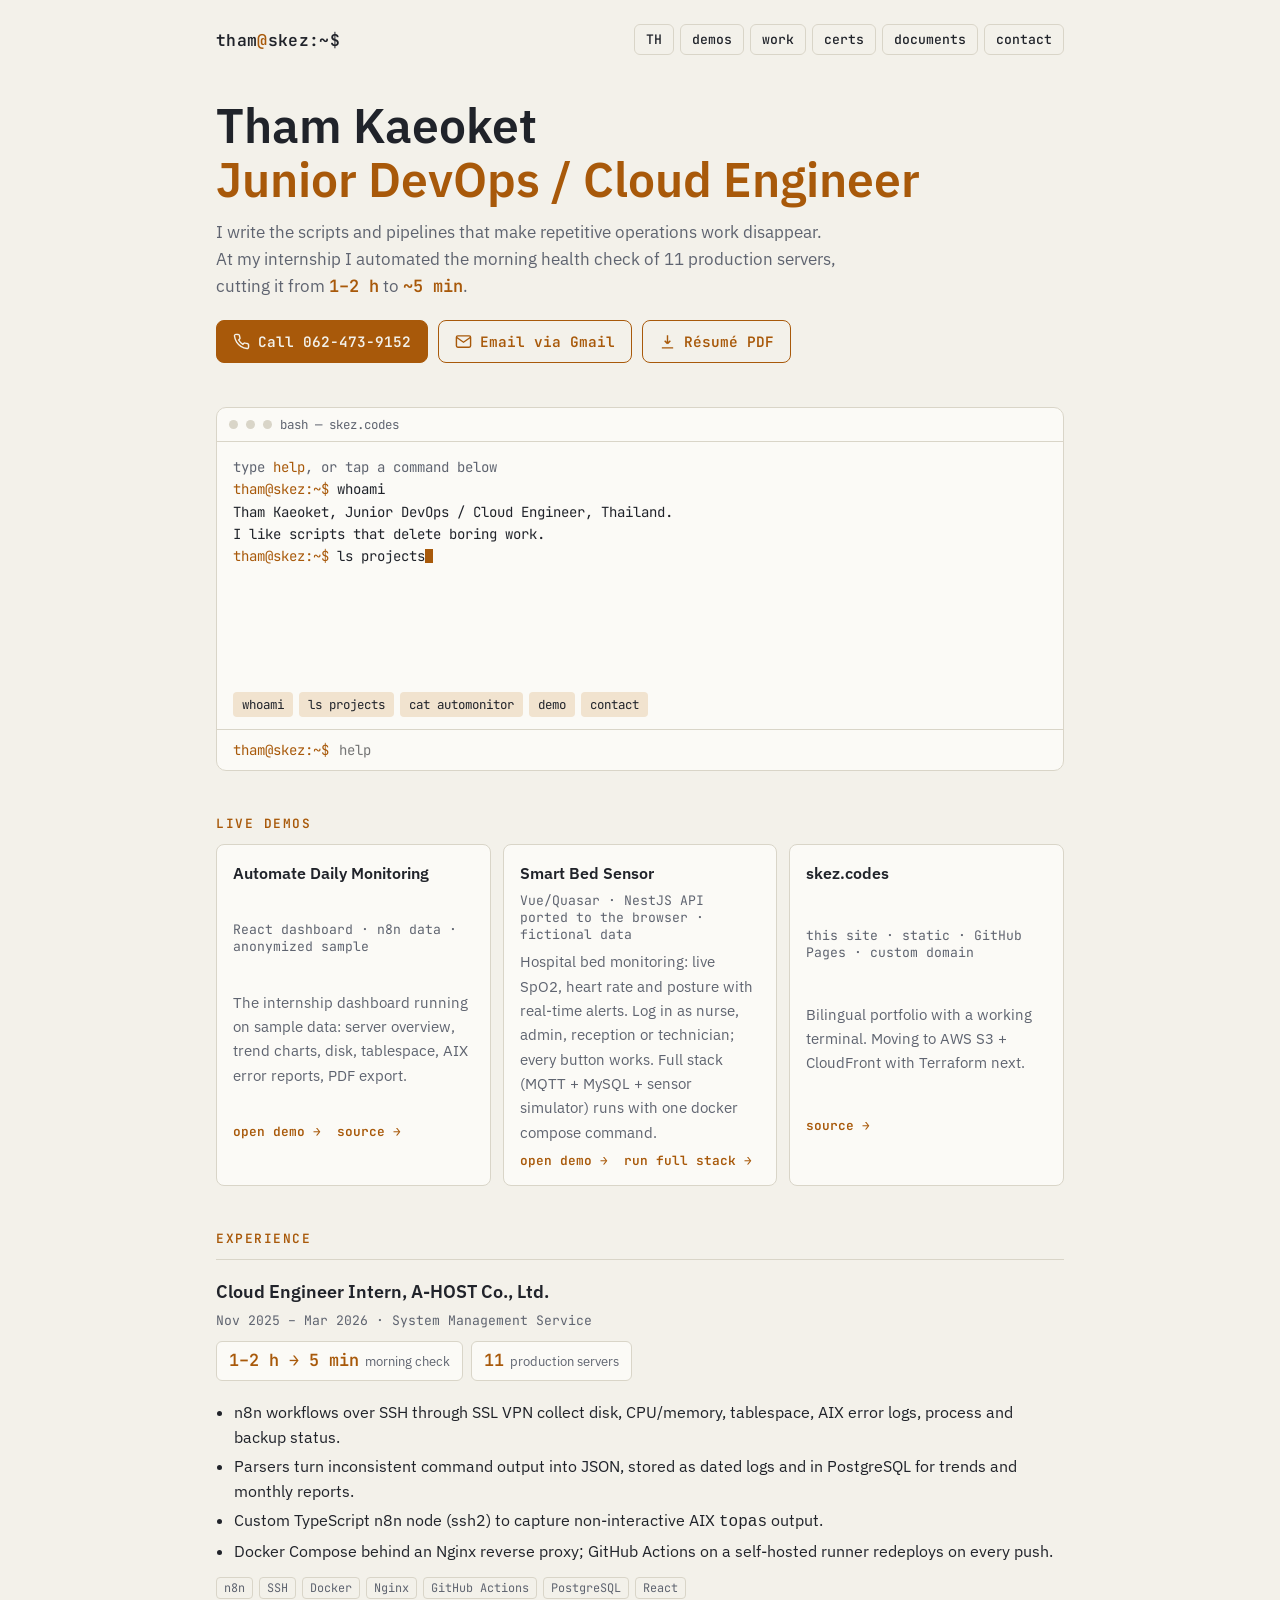
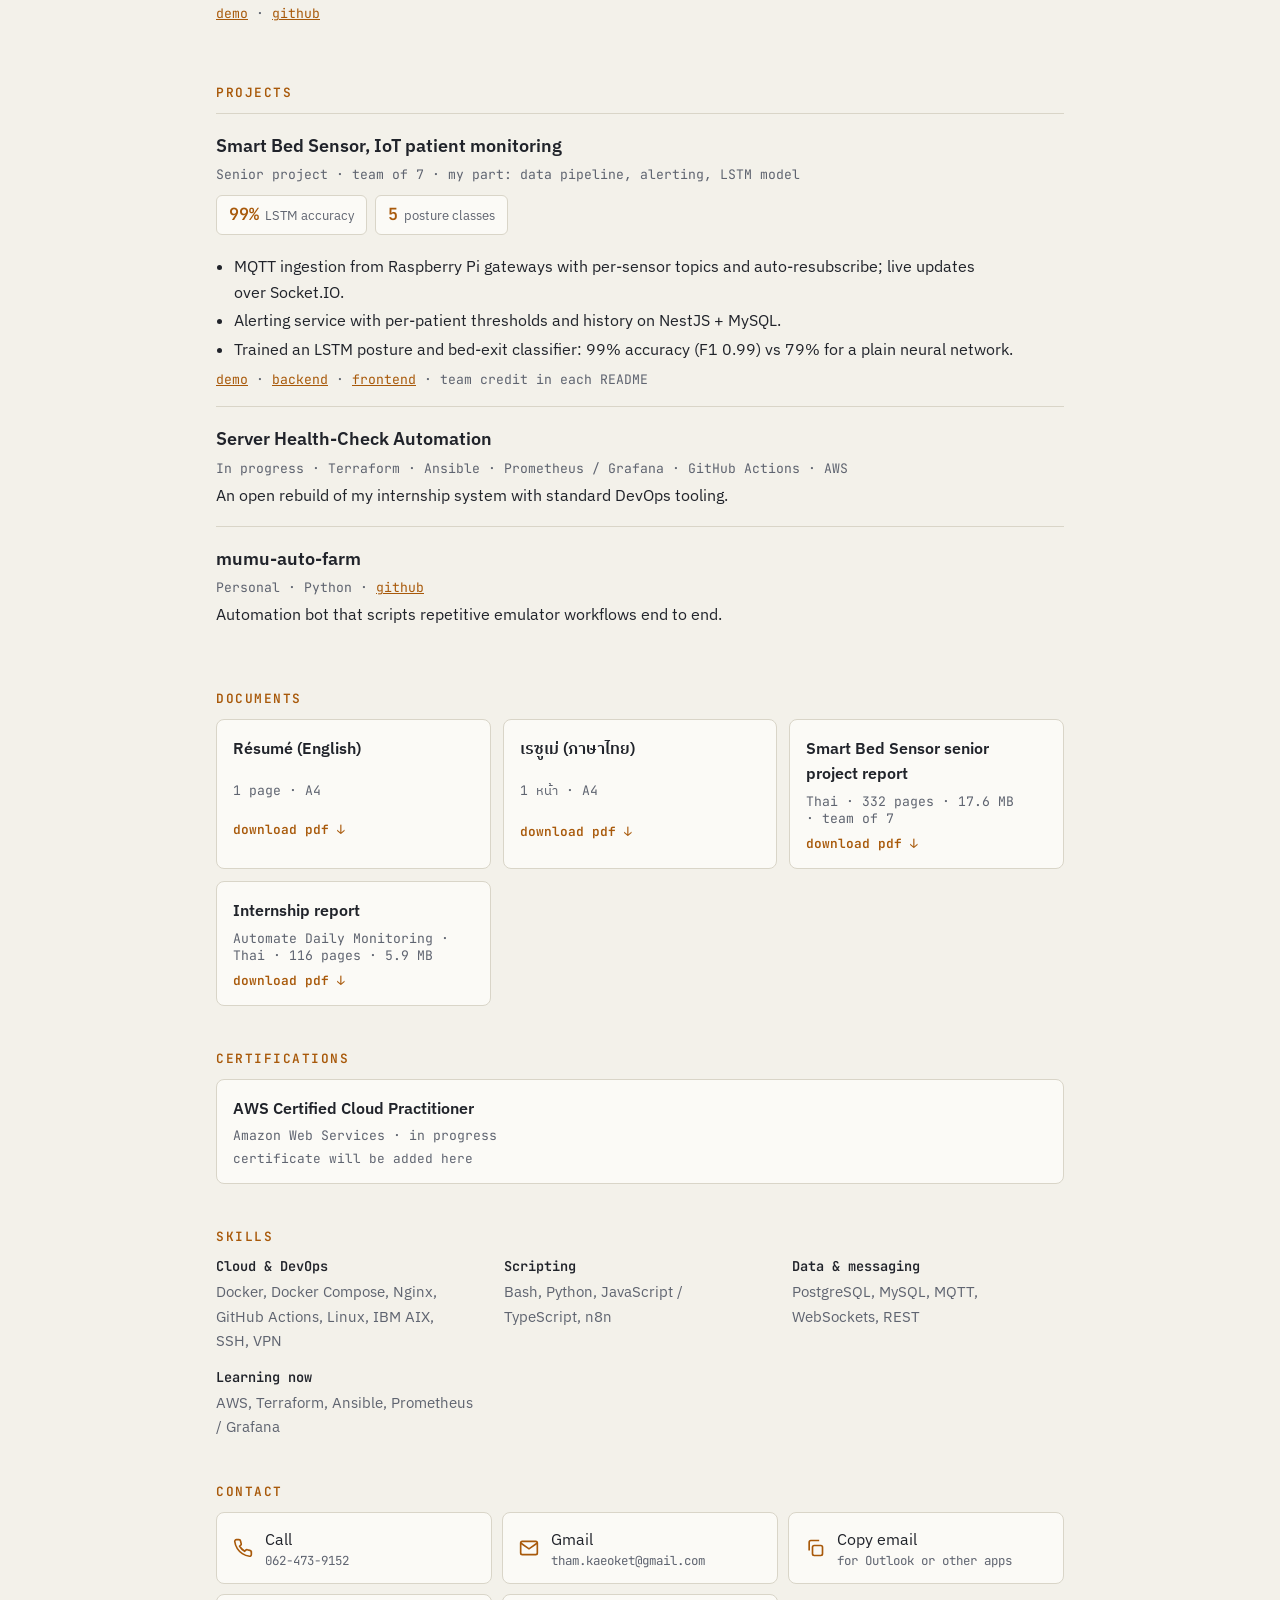
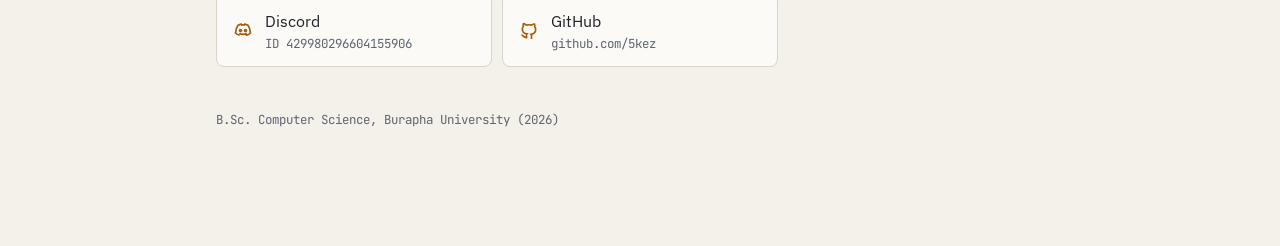
==== commit 9101a459: "feat: Smart Bed Sensor live demo at /demo/smartbed In-browser build of frontend_bedproject (npm run " ====
--- a/index.html
+++ b/index.html
@@ -148,6 +148,13 @@
         <div style="display:flex;gap:16px;flex-wrap:wrap"><a class="dl" href="demo/monitoring/"><span class="en">open demo →</span><span class="th">เปิด demo →</span></a><a class="dl" href="https://github.com/5kez/automate-daily-monitoring"><span class="en">source →</span><span class="th">ดูโค้ด →</span></a></div>
       </div>
       <div class="doc">
+        <h3>Smart Bed Sensor</h3>
+        <div class="meta"><span class="en">Vue/Quasar · NestJS API ported to the browser · fictional data</span><span class="th">Vue/Quasar · API ของ NestJS ที่ย้ายมารันในเบราว์เซอร์ · ข้อมูลสมมติ</span></div>
+        <p style="margin:0;color:var(--muted);font-size:.95rem" class="en">Hospital bed monitoring: live SpO2, heart rate and posture with real-time alerts. Log in as nurse, admin, reception or technician; every button works. Full stack (MQTT + MySQL + sensor simulator) runs with one docker compose command.</p>
+        <p style="margin:0;color:var(--muted);font-size:.95rem" class="th">ระบบติดตามผู้ป่วยบนเตียง: ค่า SpO2 ชีพจร และท่านอนแบบเรียลไทม์ พร้อมแจ้งเตือน เข้าได้ทั้งบทบาทพยาบาล ผู้ดูแลระบบ ประชาสัมพันธ์ และช่าง ทุกปุ่มใช้งานได้จริง ส่วนระบบเต็ม (MQTT + MySQL + ตัวจำลองเซนเซอร์) รันได้ด้วย docker compose คำสั่งเดียว</p>
+        <div style="display:flex;gap:16px;flex-wrap:wrap"><a class="dl" href="demo/smartbed/"><span class="en">open demo →</span><span class="th">เปิด demo →</span></a><a class="dl" href="https://github.com/5kez/backend_bedproject#-try-it"><span class="en">run full stack →</span><span class="th">รันระบบเต็ม →</span></a></div>
+      </div>
+      <div class="doc">
         <h3>skez.codes</h3>
         <div class="meta"><span class="en">this site · static · GitHub Pages · custom domain</span><span class="th">เว็บนี้ · static · GitHub Pages · โดเมนของตัวเอง</span></div>
         <p style="margin:0;color:var(--muted);font-size:.95rem" class="en">Bilingual portfolio with a working terminal. Moving to AWS S3 + CloudFront with Terraform next.</p>
@@ -196,7 +203,7 @@
         <li>ระบบ<span class="nw">แจ้งเตือน</span>ตามเกณฑ์รายผู้ป่วยพร้อม<span class="nw">ประวัติ</span> บน NestJS + MySQL</li>
         <li>เทรนโมเดล LSTM จำแนกท่านอนและ<span class="nw">การลุกจากเตียง</span> ได้<span class="nw">ความแม่นยำ</span> 99% (F1&nbsp;0.99) เทียบกับ neural network <span class="nw">ธรรมดา</span> 79%</li>
       </ul>
-      <div class="meta"><a href="https://github.com/5kez/backend_bedproject">backend</a> · <a href="https://github.com/5kez/frontend_bedproject">frontend</a> · <span class="en">team credit in each README</span><span class="th">ระบุเครดิตทีมไว้ใน README</span></div>
+      <div class="meta"><a href="demo/smartbed/">demo</a> · <a href="https://github.com/5kez/backend_bedproject">backend</a> · <a href="https://github.com/5kez/frontend_bedproject">frontend</a> · <span class="en">team credit in each README</span><span class="th">ระบุเครดิตทีมไว้ใน README</span></div>
     </div>
     <div class="card">
       <h3>Server Health-Check Automation</h3>
@@ -279,20 +286,20 @@
 document.getElementById("copymail").onclick=()=>{const m="tham.kaeoket@gmail.com";(navigator.clipboard?navigator.clipboard.writeText(m):Promise.reject()).then(()=>toast(LANG==="th"?"คัดลอกอีเมลแล้ว":"Email copied")).catch(()=>toast(m))};
 /* terminal */
 const P={automonitor:["Automate Daily Monitoring (internship)","problem   1–2 h of manual SSH checks every morning, copied into Excel","solution  n8n over SSH + VPN → parse → JSON → PostgreSQL → React dashboard","scale     11 production servers, Linux and IBM AIX","result    ~5 minutes per morning, no manual data entry"],
- smartbed:["Smart Bed Sensor (senior project, team of 7)","my part   MQTT pipeline, Socket.IO gateways, alerting, LSTM model","model     LSTM 99% · NN 79% · SVM 25%","stack     NestJS · MySQL · MQTT · Raspberry Pi · Keras"],
+ smartbed:["Smart Bed Sensor (senior project, team of 7)","my part   MQTT pipeline, Socket.IO gateways, alerting, LSTM model","model     LSTM 99% · NN 79% · SVM 25%","stack     NestJS · MySQL · MQTT · Raspberry Pi · Keras","demo      demo smartbed  (in-browser, fictional data)"],
  healthcheck:["Server Health-Check Automation (in progress)","plan      Terraform → EC2 · Ansible → collectors · Prometheus/Grafana → alerts"],
  "mumu-auto-farm":["mumu-auto-farm (personal)","python    automation bot for repetitive emulator workflows"]};
 const out=document.getElementById("out"),cmd=document.getElementById("cmd");
 const esc=s=>s.replace(/[&<>]/g,c=>({"&":"&amp;","<":"&lt;",">":"&gt;"}[c]));
 function pr(h,c){const d=document.createElement("div");if(c)d.className=c;d.innerHTML=h;out.append(d);out.scrollTop=out.scrollHeight}
-const C={help:()=>pr("whoami · ls projects · cat &lt;project&gt; · demo · skills · contact · resume · clear"),
+const C={help:()=>pr("whoami · ls projects · cat &lt;project&gt; · demo &lt;monitoring|smartbed&gt; · skills · contact · resume · clear"),
  whoami:()=>pr("Tham Kaeoket, Junior DevOps / Cloud Engineer, Thailand.\nI like scripts that delete boring work."),
  ls:()=>pr(Object.keys(P).map(k=>`<span class="ok">${k}/</span>`).join("  ")),
  cat:a=>{const p=P[(a[0]||"").replace(/\/$/,"")];p?pr(`<span class="p"># ${p[0]}</span>\n`+p.slice(1).map(esc).join("\n")):pr(`cat: ${esc(a[0]||"")}: try ls projects`,"dim")},
  skills:()=>pr("cloud/devops  docker compose nginx github-actions linux aix ssh\nscripting     bash python typescript n8n\nlearning      aws terraform ansible prometheus grafana"),
  contact:()=>pr('call   <a href="tel:+66624739152">062-473-9152</a>\nemail  <a href="https://mail.google.com/mail/?view=cm&fs=1&to=tham.kaeoket@gmail.com" target="_blank" rel="noopener">tham.kaeoket@gmail.com</a>\ndiscord <a href="https://discord.com/users/429980296604155906" target="_blank" rel="noopener">429980296604155906</a>'),
  resume:()=>pr(`<a href="${LANG==="th"?"resume-th.pdf":"resume.pdf"}">${LANG==="th"?"resume-th.pdf":"resume.pdf"}</a>`),
- demo:()=>{pr('opening demo/monitoring ...','dim');setTimeout(()=>location.href='demo/monitoring/',400)},
+ demo:a=>{const d={monitoring:"demo/monitoring/",smartbed:"demo/smartbed/"};const k=d[a[0]]?a[0]:null;if(!k){pr('demo monitoring · demo smartbed','dim');return}pr(`opening ${d[k]} ...`,'dim');setTimeout(()=>location.href=d[k],400)},
  clear:()=>{out.innerHTML=""},sudo:()=>pr("nice try. this incident will be reported.","dim")};
 function run(line){const r=line.trim();pr(`<span class="p">tham@skez:~$</span> ${esc(r)}`);if(!r)return;const[c,...a]=r.split(/\s+/);(C[c.toLowerCase()]||(()=>pr(`${esc(c)}: command not found. type <span class="p">help</span>`,"dim")))(a)}
 document.getElementById("form").addEventListener("submit",e=>{e.preventDefault();run(cmd.value);cmd.value=""});
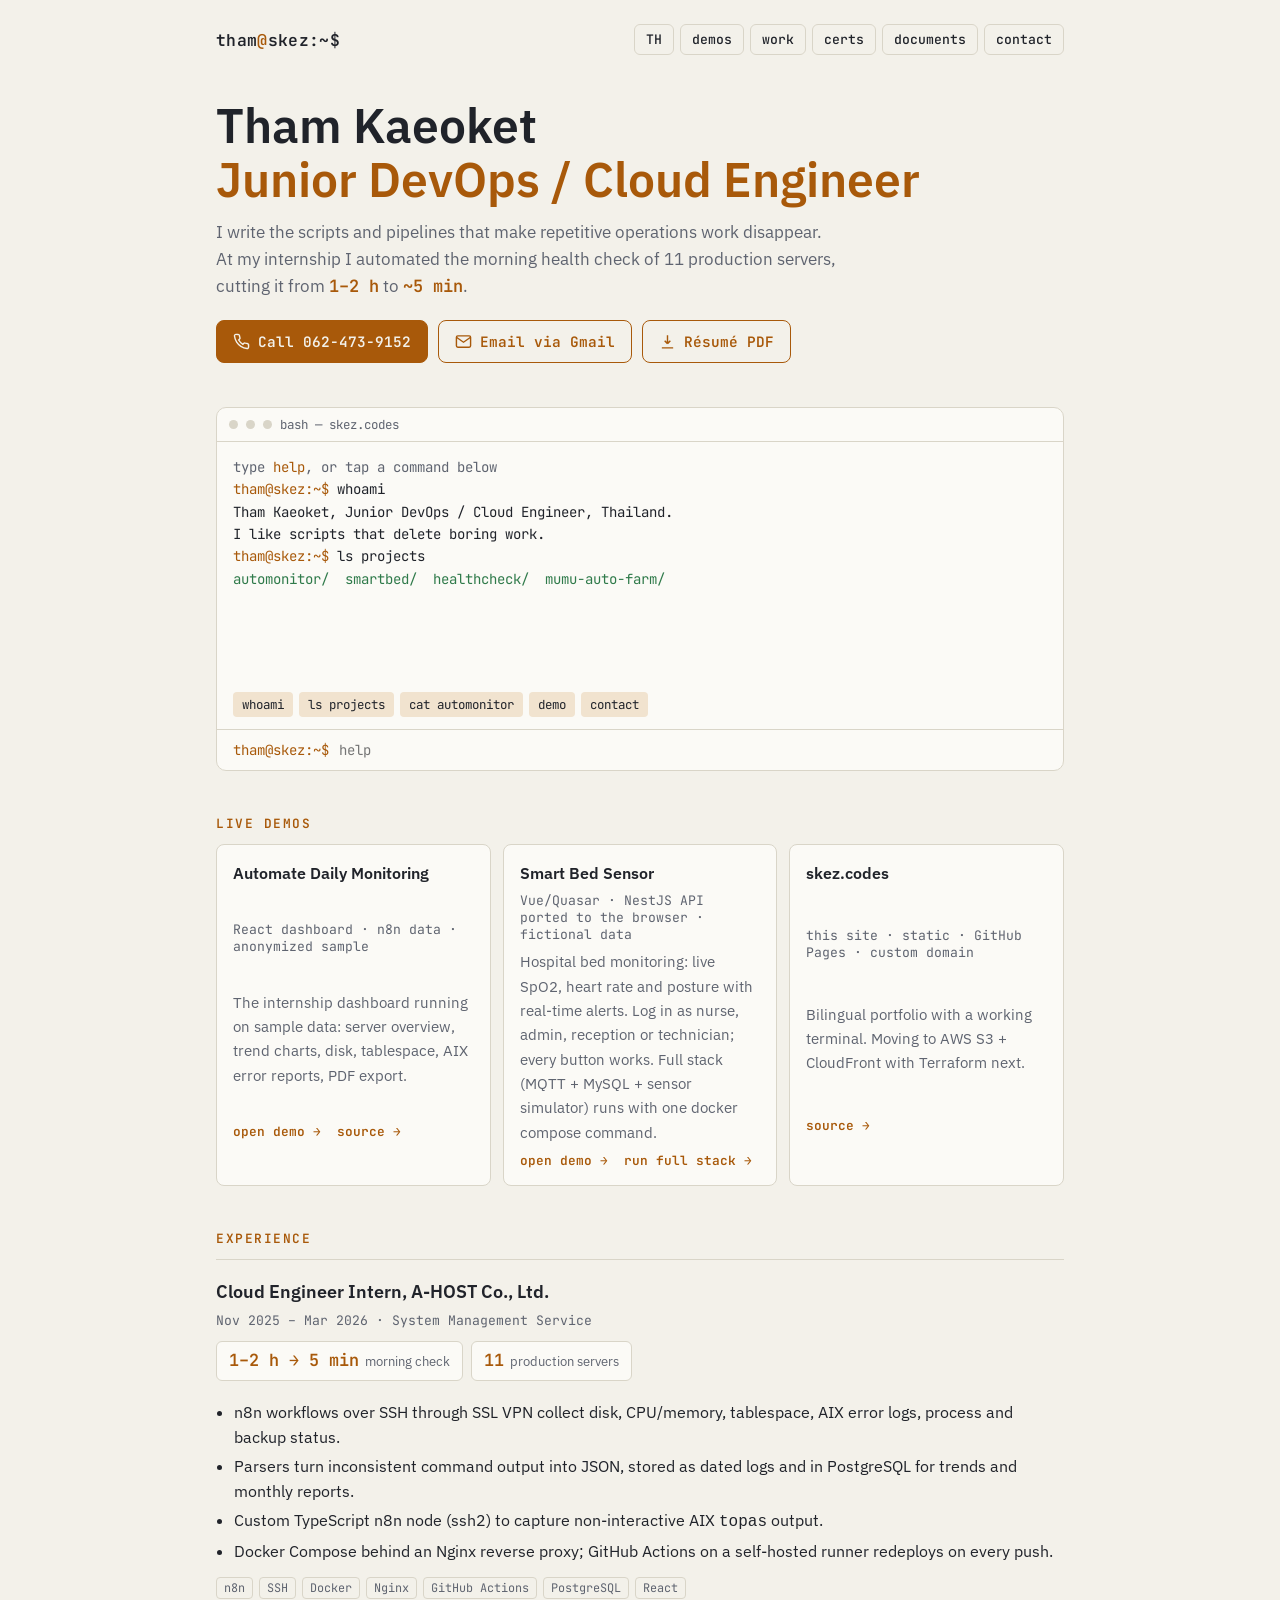
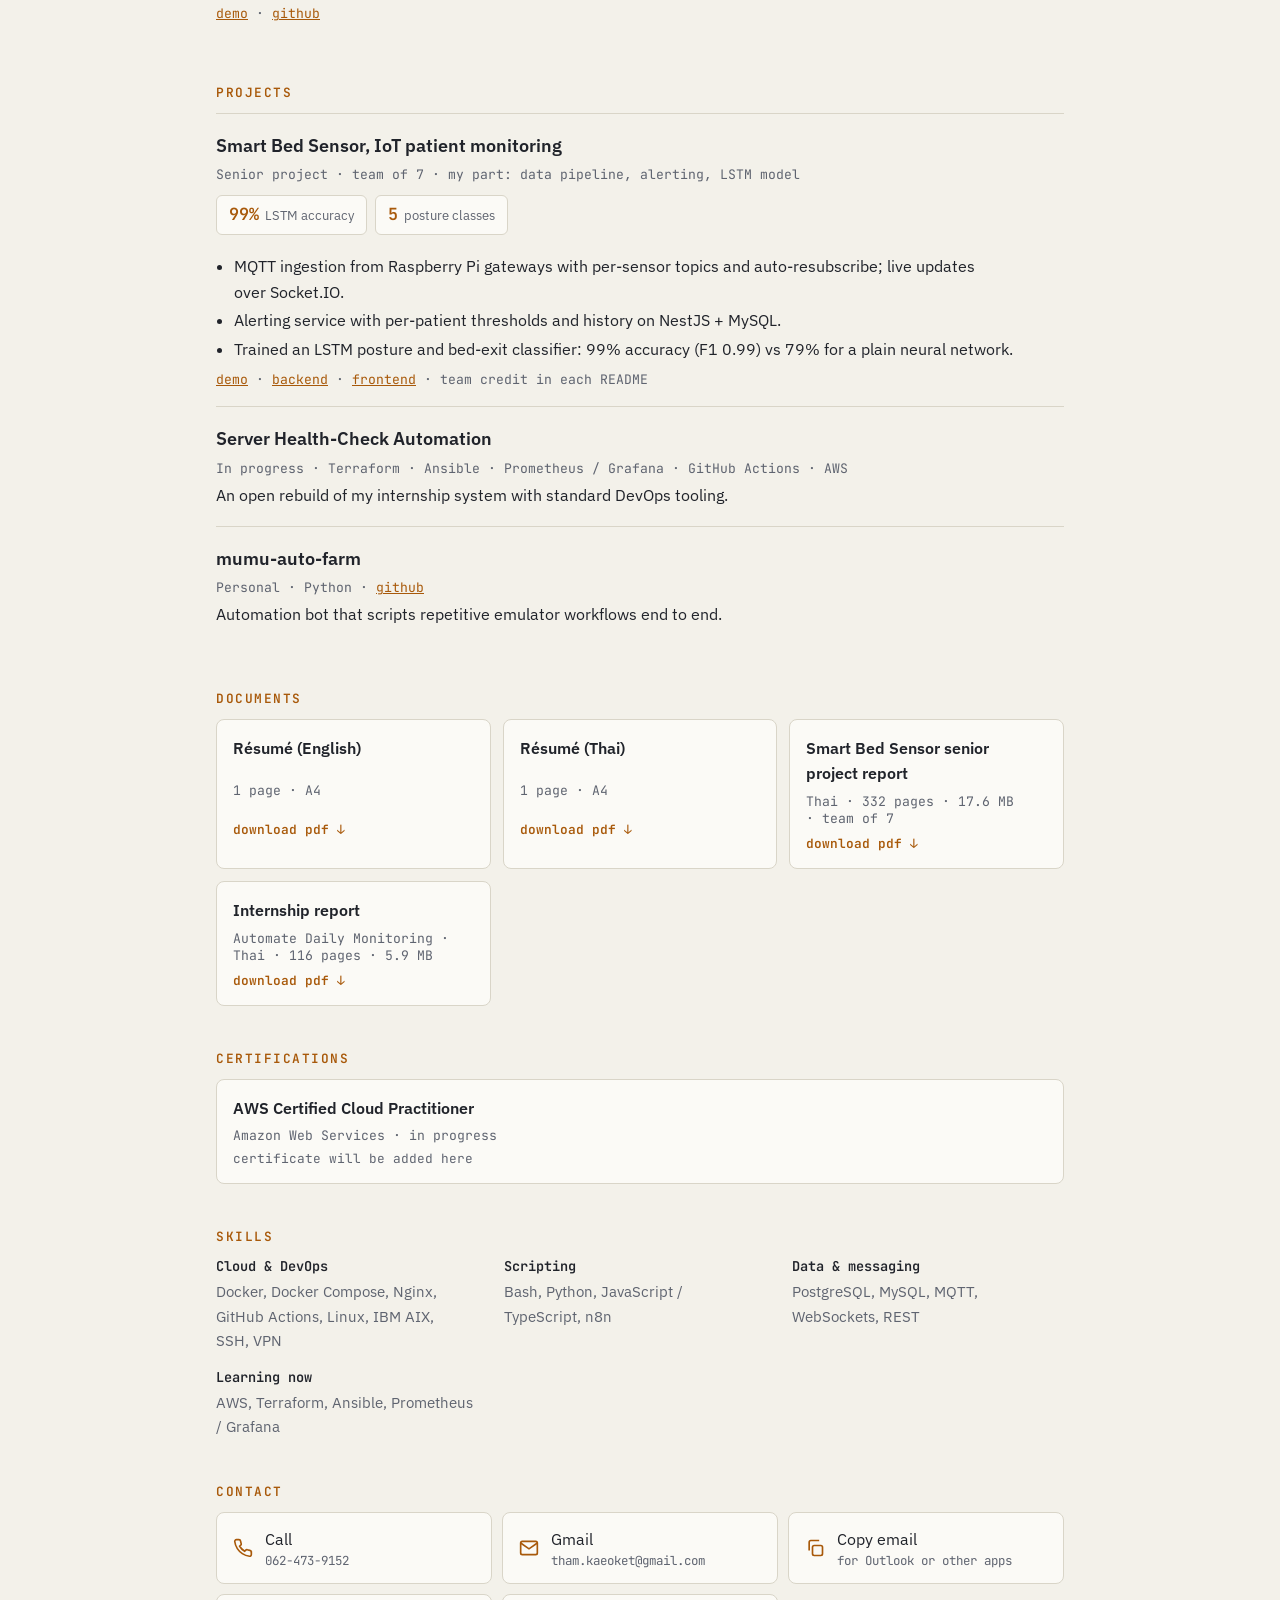
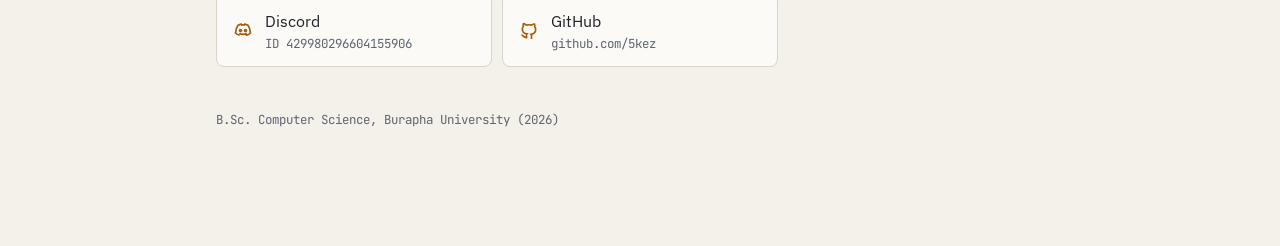
==== commit 7c1dd26d: "fix: résumé cards in the documents section follow the TH/EN switch The English résumé card stayed in" ====
--- a/index.html
+++ b/index.html
@@ -222,8 +222,8 @@
   <section id="docs">
     <h2><span class="en">Documents</span><span class="th">เอกสาร</span></h2>
     <div class="docs">
-      <div class="doc"><h3>Résumé (English)</h3><div class="meta"><span class="nw">1 page</span> · <span class="nw">A4</span></div><a class="dl" href="resume.pdf">download pdf ↓</a></div>
-      <div class="doc"><h3>เรซูเม่ (<span class="nw">ภาษาไทย</span>)</h3><div class="meta"><span class="nw">1 หน้า</span> · <span class="nw">A4</span></div><a class="dl" href="resume-th.pdf"><span class="en">download pdf ↓</span><span class="th"><span class="nw">ดาวน์โหลด</span> pdf ↓</span></a></div>
+      <div class="doc"><h3><span class="en">Résumé (English)</span><span class="th">เรซูเม่ (<span class="nw">ภาษาอังกฤษ</span>)</span></h3><div class="meta"><span class="en"><span class="nw">1 page</span> · <span class="nw">A4</span></span><span class="th"><span class="nw">1 หน้า</span> · <span class="nw">A4</span></span></div><a class="dl" href="resume.pdf"><span class="en">download pdf ↓</span><span class="th"><span class="nw">ดาวน์โหลด</span> pdf ↓</span></a></div>
+      <div class="doc"><h3><span class="en">Résumé (Thai)</span><span class="th">เรซูเม่ (<span class="nw">ภาษาไทย</span>)</span></h3><div class="meta"><span class="en"><span class="nw">1 page</span> · <span class="nw">A4</span></span><span class="th"><span class="nw">1 หน้า</span> · <span class="nw">A4</span></span></div><a class="dl" href="resume-th.pdf"><span class="en">download pdf ↓</span><span class="th"><span class="nw">ดาวน์โหลด</span> pdf ↓</span></a></div>
       <div class="doc"><h3><span class="en">Smart Bed Sensor senior project report</span><span class="th">เล่มโครงงานจบ Smart Bed Sensor</span></h3><div class="meta"><span class="en"><span class="nw">Thai</span> · <span class="nw">332 pages</span> · <span class="nw">17.6 MB</span> · <span class="nw">team of 7</span></span><span class="th"><span class="nw">ภาษาไทย</span> · 332 หน้า · 17.6 MB · ทีม 7 คน</span></div><a class="dl" href="docs/smart-bed-senior-project-report.pdf"><span class="en">download pdf ↓</span><span class="th"><span class="nw">ดาวน์โหลด</span> pdf ↓</span></a></div>
       <div class="doc"><h3><span class="en">Internship report</span><span class="th">เล่มรายงานสหกิจศึกษา</span></h3><div class="meta"><span class="en"><span class="nw">Automate Daily Monitoring</span> · <span class="nw">Thai</span> · <span class="nw">116 pages</span> · <span class="nw">5.9 MB</span></span><span class="th">Automate Daily Monitoring · <span class="nw">ภาษาไทย</span> · 116 หน้า · 5.9 MB</span></div><a class="dl" href="docs/internship-report-automate-monitoring.pdf"><span class="en">download pdf ↓</span><span class="th"><span class="nw">ดาวน์โหลด</span> pdf ↓</span></a></div>
     </div>
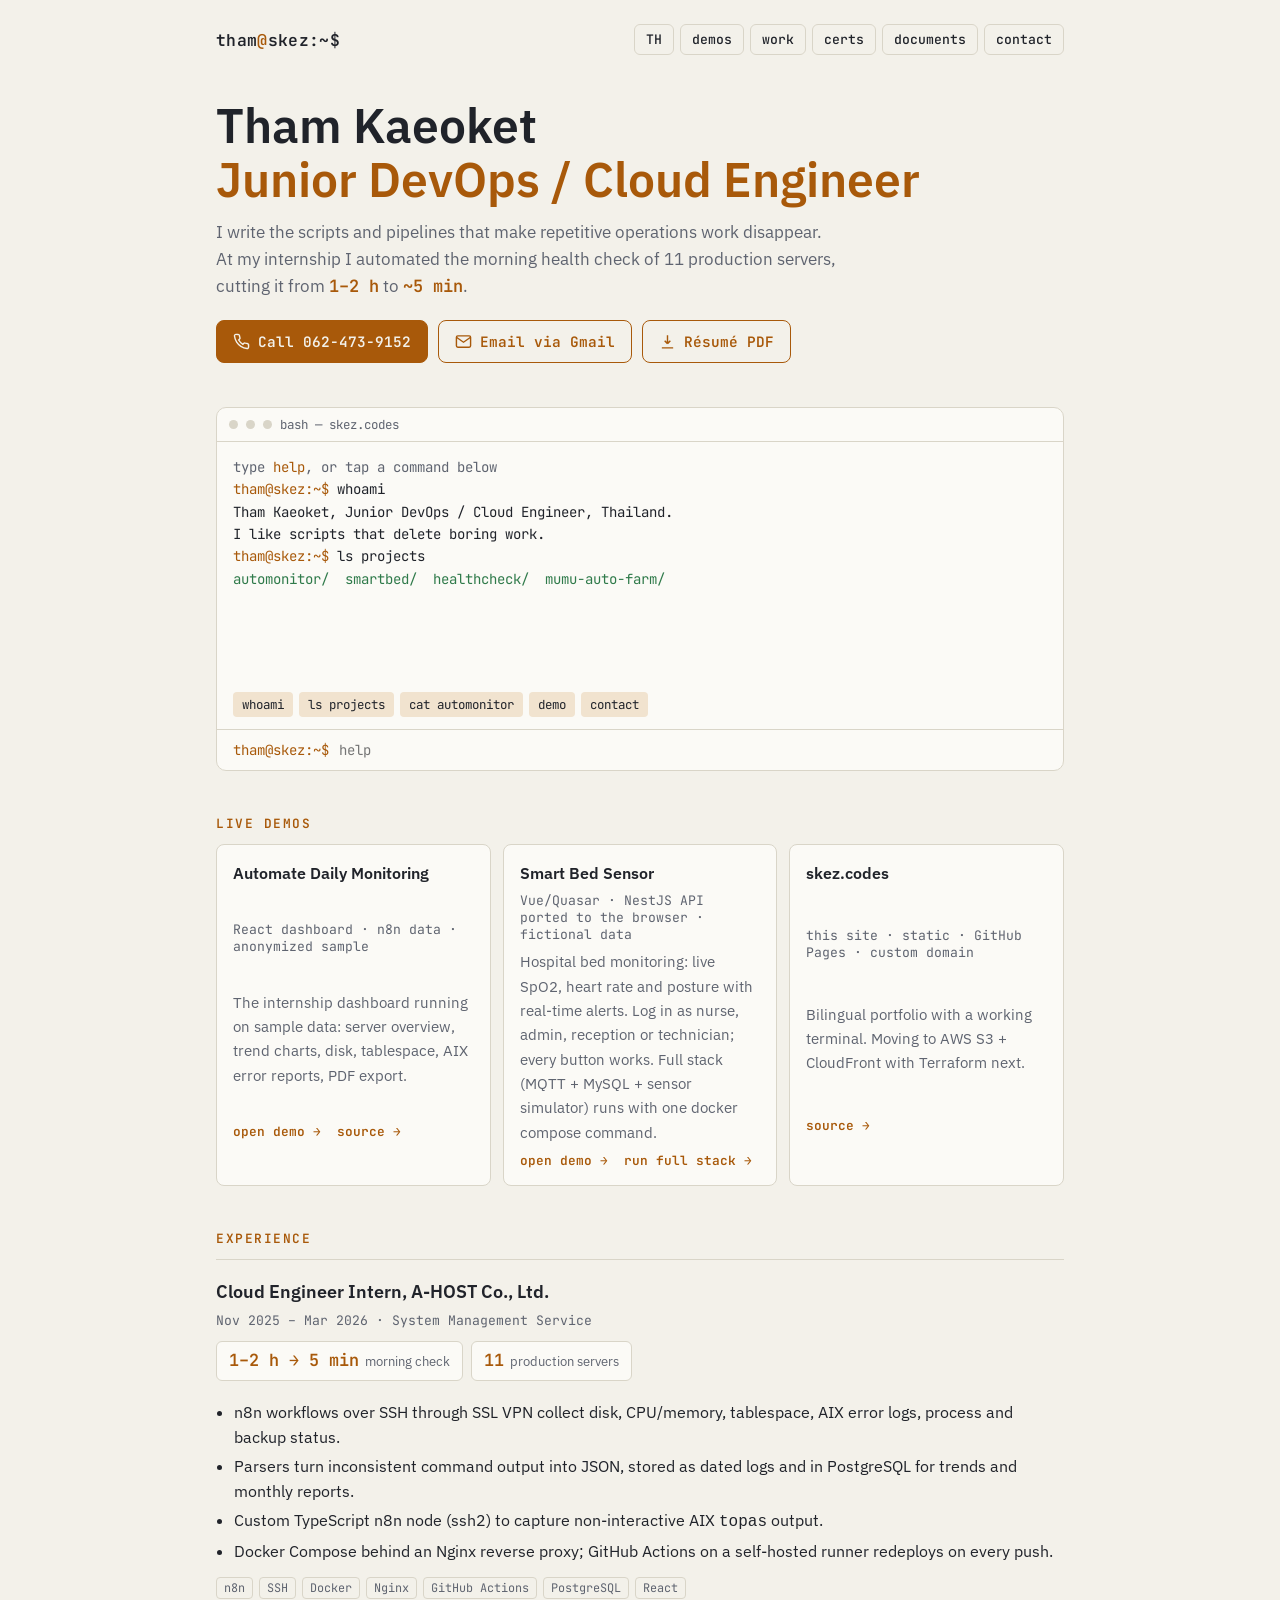
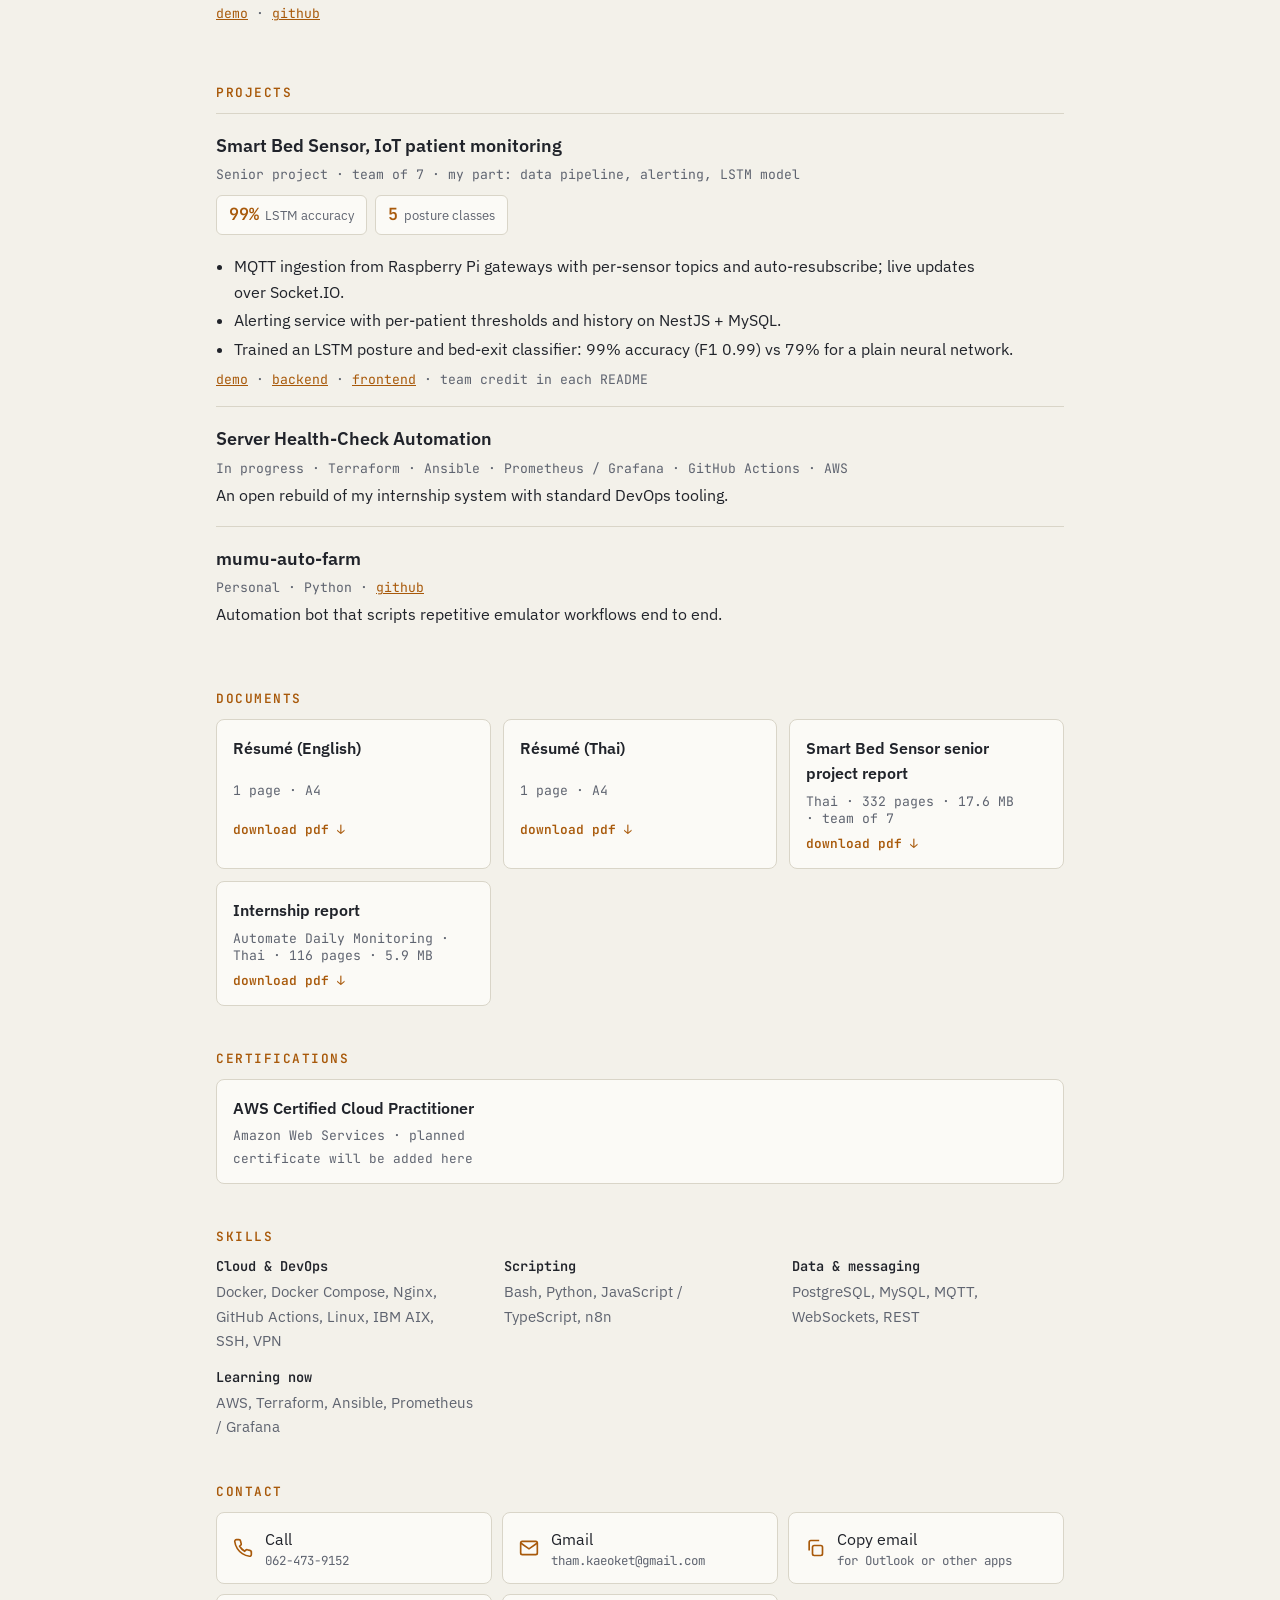
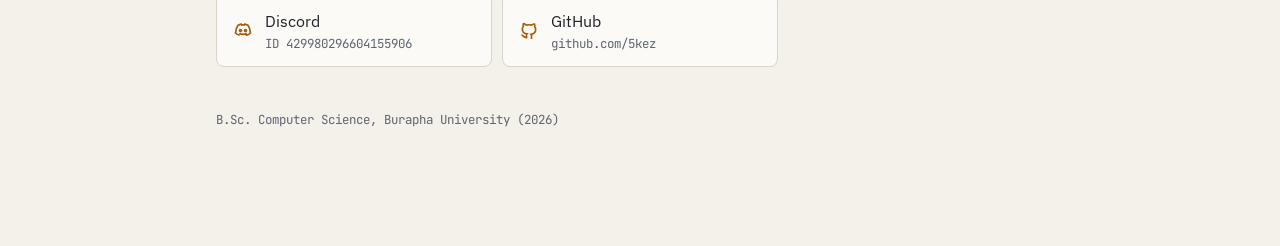
==== commit a8e34514: "Add social preview image and mark AWS cert as planned Co-Authored-By: Claude Opus 5.5 <noreply@anthr" ====
--- a/index.html
+++ b/index.html
@@ -7,6 +7,13 @@
 <meta name="description" content="Tham Kaeoket, Junior DevOps / Cloud Engineer in Thailand. Infrastructure automation, Linux, Docker, CI/CD.">
 <meta property="og:title" content="Tham Kaeoket, Junior DevOps / Cloud Engineer">
 <meta property="og:description" content="Automated a 1–2 hour morning server check down to ~5 minutes across 11 production servers.">
+<meta property="og:type" content="website">
+<meta property="og:url" content="https://skez.codes/">
+<meta property="og:image" content="https://skez.codes/og.png">
+<meta property="og:image:width" content="1200">
+<meta property="og:image:height" content="630">
+<meta property="og:image:alt" content="Tham Kaeoket, Junior DevOps / Cloud Engineer">
+<meta name="twitter:card" content="summary_large_image">
 <link rel="preconnect" href="https://fonts.googleapis.com">
 <link rel="stylesheet" href="https://fonts.googleapis.com/css2?family=JetBrains+Mono:wght@400;600&family=IBM+Plex+Sans:wght@400;500;600&family=IBM+Plex+Sans+Thai:wght@400;500;600&display=swap">
 <style>
@@ -236,7 +243,7 @@
     <div class="docs" id="cert-list">
       <div class="doc">
         <h3>AWS Certified Cloud Practitioner</h3>
-        <div class="meta"><span class="nw">Amazon Web Services</span> · <span class="en nw">in progress</span><span class="th nw">กำลังเตรียมสอบ</span></div>
+        <div class="meta"><span class="nw">Amazon Web Services</span> · <span class="en nw">planned</span><span class="th nw">วางแผนจะสอบ</span></div>
         <span class="na"><span class="en">certificate will be added here</span><span class="th">จะเพิ่มใบรับรองไว้ที่นี่</span></span>
       </div>
     </div>
@@ -274,13 +281,14 @@
 
 <script>
 /* language */
-let LANG="en";try{LANG=localStorage.getItem("lang")||((navigator.language||"").startsWith("th")?"th":"en")}catch(e){}
+/* English first; Thai only when the visitor picks it (saved under a new key, so the old auto-detected choice is ignored) */
+let LANG="en";try{LANG=localStorage.getItem("lang-choice")==="th"?"th":"en"}catch(e){}
 function setLang(l){LANG=l;const h=document.documentElement;h.dataset.lang=l;h.lang=l;document.getElementById("lang").textContent=l==="th"?"EN":"TH";
   document.querySelectorAll(".rlink").forEach(a=>a.href=l==="th"?"resume-th.pdf":"resume.pdf");
   const subj=encodeURIComponent(l==="th"?"ติดต่อเรื่องงาน":"Job opportunity");
   document.querySelectorAll("a.gmail").forEach(a=>a.href="https://mail.google.com/mail/?view=cm&fs=1&to=tham.kaeoket@gmail.com&su="+subj);
-  try{localStorage.setItem("lang",l)}catch(e){}}
-document.getElementById("lang").onclick=()=>setLang(LANG==="th"?"en":"th");setLang(LANG);
+}
+document.getElementById("lang").onclick=()=>{setLang(LANG==="th"?"en":"th");try{localStorage.setItem("lang-choice",LANG)}catch(e){}};setLang(LANG);
 /* copy email */
 function toast(t){const d=document.createElement("div");d.className="toast";d.textContent=t;document.body.append(d);setTimeout(()=>d.remove(),1800)}
 document.getElementById("copymail").onclick=()=>{const m="tham.kaeoket@gmail.com";(navigator.clipboard?navigator.clipboard.writeText(m):Promise.reject()).then(()=>toast(LANG==="th"?"คัดลอกอีเมลแล้ว":"Email copied")).catch(()=>toast(m))};
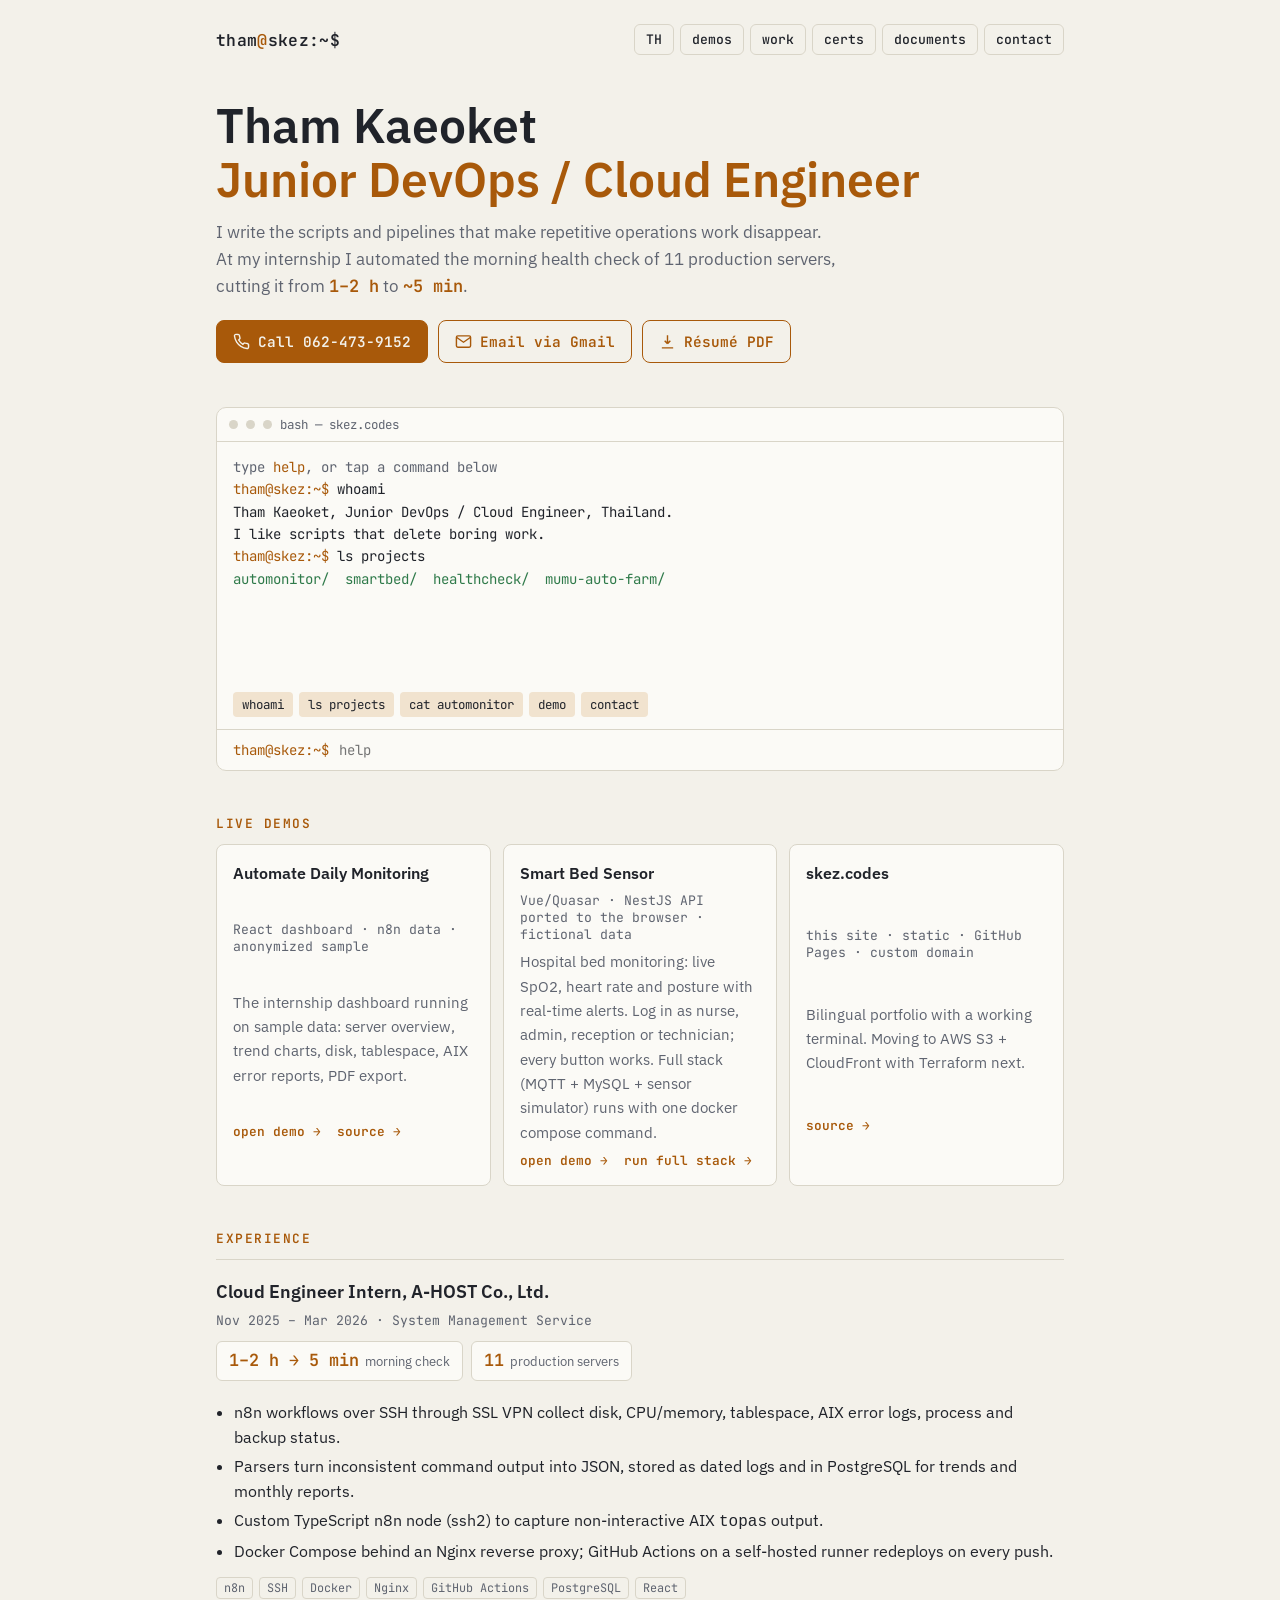
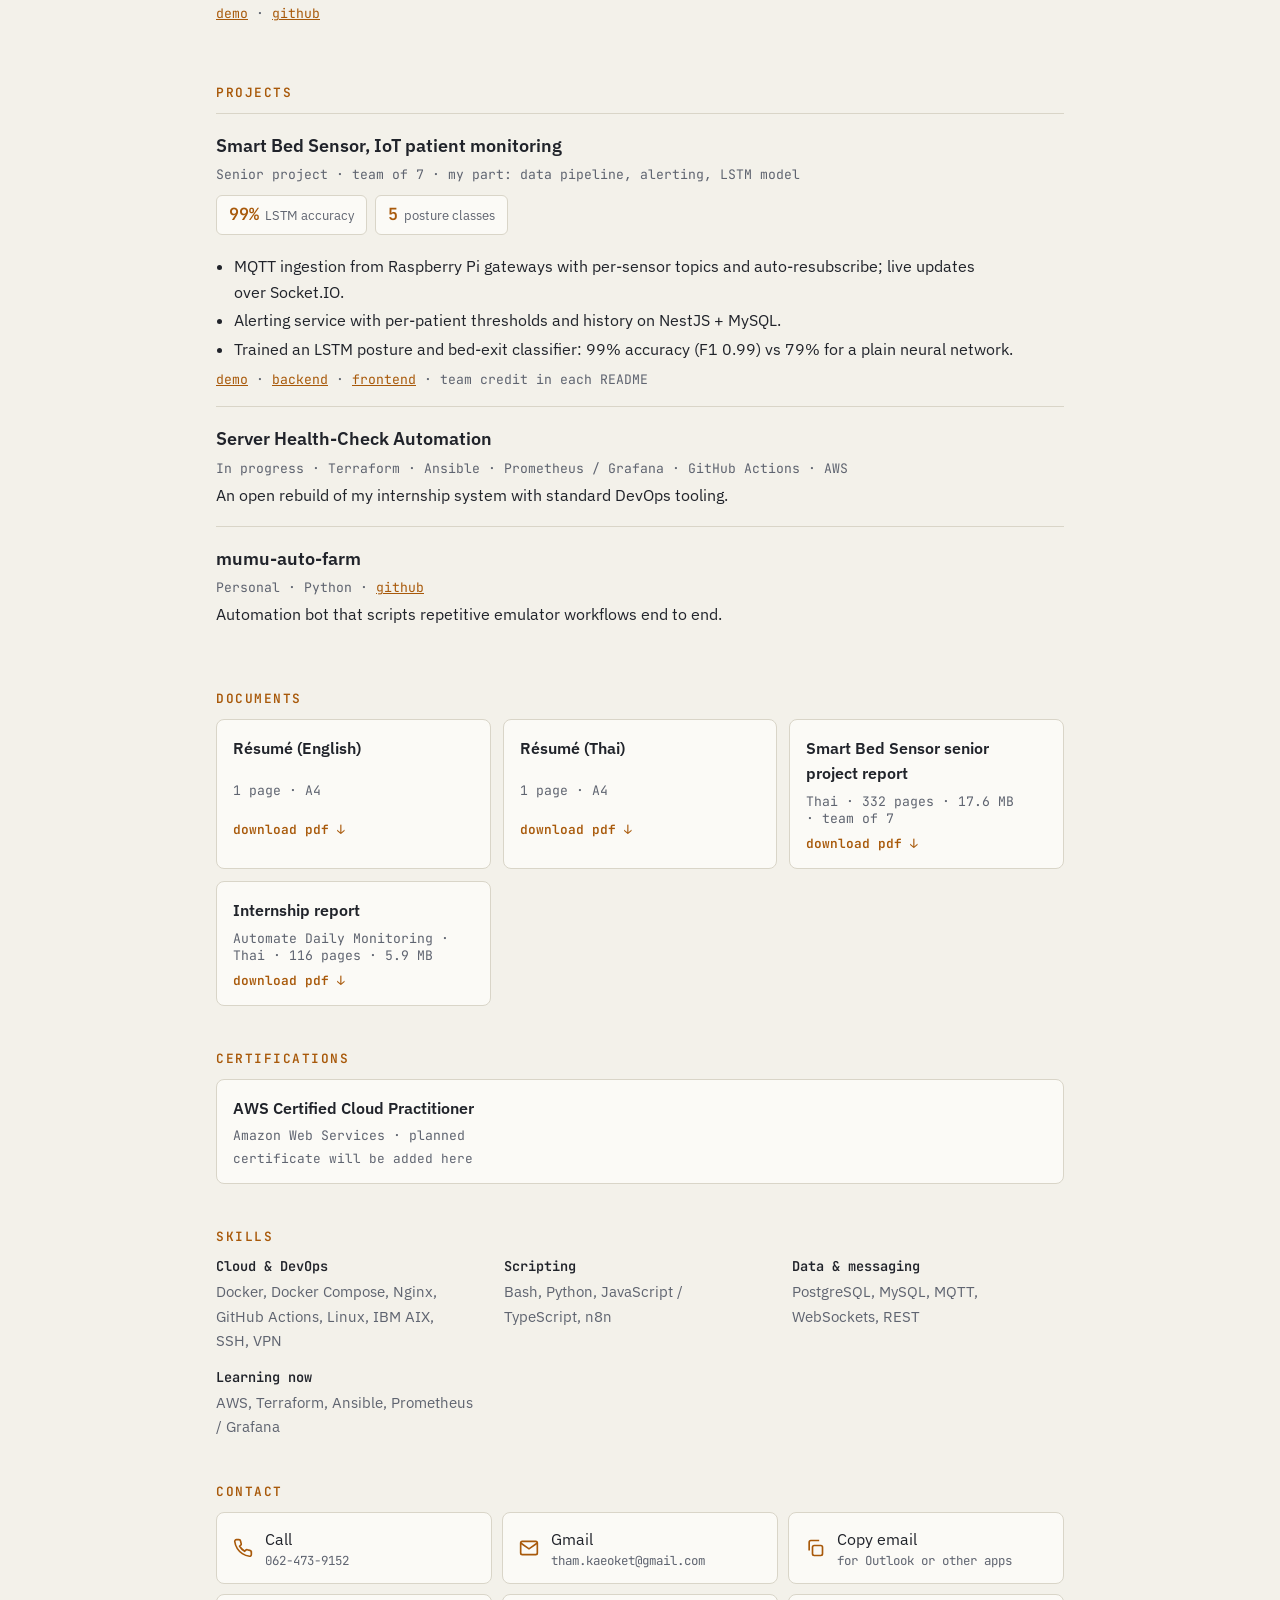
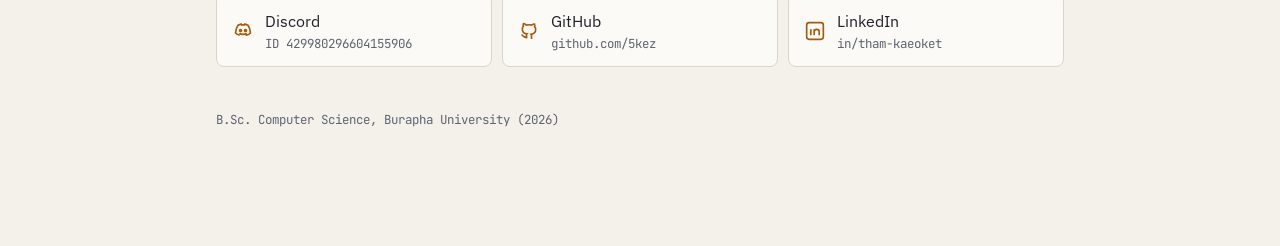
==== commit adb74a9e: "Add LinkedIn to contact section and terminal Co-Authored-By: Claude Opus 5.5 <noreply@anthropic.com>" ====
--- a/index.html
+++ b/index.html
@@ -267,6 +267,7 @@
       <button type="button" id="copymail"><svg viewBox="0 0 24 24" fill="none" stroke="currentColor" stroke-width="2" aria-hidden="true"><rect x="9" y="9" width="12" height="12" rx="2"/><path d="M5 15V5a2 2 0 0 1 2-2h10"/></svg><div><span class="en">Copy email</span><span class="th">คัดลอกอีเมล</span><small><span class="en">for Outlook or other apps</span><span class="th">สำหรับ Outlook หรือแอปอื่น</span></small></div></button>
       <a href="https://discord.com/users/429980296604155906" target="_blank" rel="noopener"><svg viewBox="0 0 24 24" fill="none" stroke="currentColor" stroke-width="2" aria-hidden="true"><path d="M8 17c-2.5-.4-4-1.3-5-2.5.2-3.6 1.2-7 3-9.5a14 14 0 0 1 4-1.3l.5 1.1a13 13 0 0 1 3 0l.5-1.1a14 14 0 0 1 4 1.3c1.8 2.5 2.8 5.9 3 9.5-1 1.2-2.5 2.1-5 2.5l-1-1.6"/><circle cx="9" cy="11.5" r="1.2"/><circle cx="15" cy="11.5" r="1.2"/><path d="M7.5 15c2.8 1.3 6.2 1.3 9 0"/></svg><div>Discord<small>ID 429980296604155906</small></div></a>
       <a href="https://github.com/5kez" target="_blank" rel="noopener"><svg viewBox="0 0 24 24" fill="none" stroke="currentColor" stroke-width="2" aria-hidden="true"><path d="M9 19c-4 1.5-4-2-6-2.5m12 5v-3.5c0-1 .1-1.4-.5-2 2.8-.3 5.5-1.4 5.5-6a4.6 4.6 0 0 0-1.3-3.2 4.2 4.2 0 0 0-.1-3.2s-1.1-.3-3.5 1.3a12 12 0 0 0-6.2 0C6.5 2.8 5.4 3.1 5.4 3.1a4.2 4.2 0 0 0-.1 3.2A4.6 4.6 0 0 0 4 9.5c0 4.6 2.7 5.7 5.5 6-.6.6-.6 1.2-.5 2V21"/></svg><div>GitHub<small>github.com/5kez</small></div></a>
+      <a href="https://www.linkedin.com/in/tham-kaeoket/" target="_blank" rel="noopener"><svg viewBox="0 0 24 24" fill="none" stroke="currentColor" stroke-width="2" aria-hidden="true"><rect x="2" y="2" width="20" height="20" rx="3"/><path d="M7 10v7M7 7v.01M11 17v-7M11 13a3 3 0 0 1 6 0v4"/></svg><div>LinkedIn<small>in/tham-kaeoket</small></div></a>
     </div>
   </section>
 </main>
@@ -305,7 +306,7 @@
  ls:()=>pr(Object.keys(P).map(k=>`<span class="ok">${k}/</span>`).join("  ")),
  cat:a=>{const p=P[(a[0]||"").replace(/\/$/,"")];p?pr(`<span class="p"># ${p[0]}</span>\n`+p.slice(1).map(esc).join("\n")):pr(`cat: ${esc(a[0]||"")}: try ls projects`,"dim")},
  skills:()=>pr("cloud/devops  docker compose nginx github-actions linux aix ssh\nscripting     bash python typescript n8n\nlearning      aws terraform ansible prometheus grafana"),
- contact:()=>pr('call   <a href="tel:+66624739152">062-473-9152</a>\nemail  <a href="https://mail.google.com/mail/?view=cm&fs=1&to=tham.kaeoket@gmail.com" target="_blank" rel="noopener">tham.kaeoket@gmail.com</a>\ndiscord <a href="https://discord.com/users/429980296604155906" target="_blank" rel="noopener">429980296604155906</a>'),
+ contact:()=>pr('call   <a href="tel:+66624739152">062-473-9152</a>\nemail  <a href="https://mail.google.com/mail/?view=cm&fs=1&to=tham.kaeoket@gmail.com" target="_blank" rel="noopener">tham.kaeoket@gmail.com</a>\ndiscord <a href="https://discord.com/users/429980296604155906" target="_blank" rel="noopener">429980296604155906</a>\nlinkedin <a href="https://www.linkedin.com/in/tham-kaeoket/" target="_blank" rel="noopener">tham-kaeoket</a>'),
  resume:()=>pr(`<a href="${LANG==="th"?"resume-th.pdf":"resume.pdf"}">${LANG==="th"?"resume-th.pdf":"resume.pdf"}</a>`),
  demo:a=>{const d={monitoring:"demo/monitoring/",smartbed:"demo/smartbed/"};const k=d[a[0]]?a[0]:null;if(!k){pr('demo monitoring · demo smartbed','dim');return}pr(`opening ${d[k]} ...`,'dim');setTimeout(()=>location.href=d[k],400)},
  clear:()=>{out.innerHTML=""},sudo:()=>pr("nice try. this incident will be reported.","dim")};
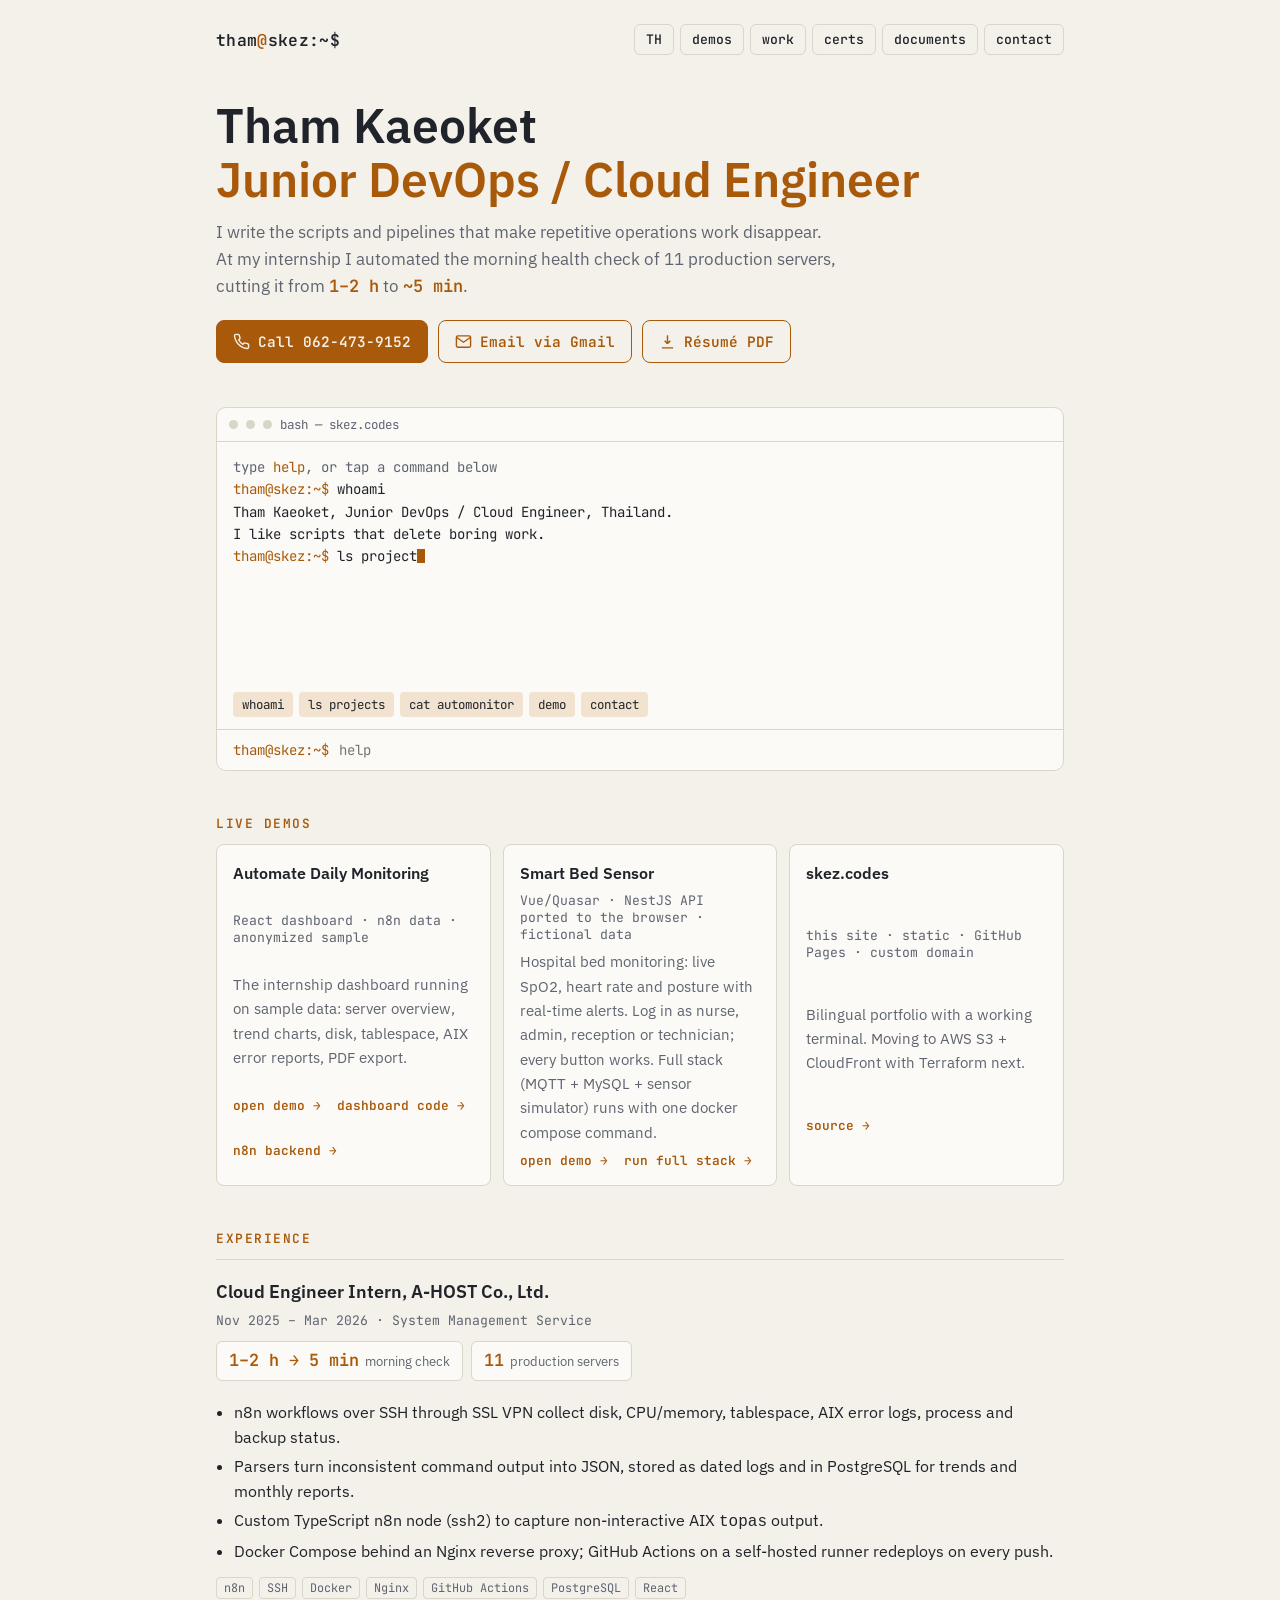
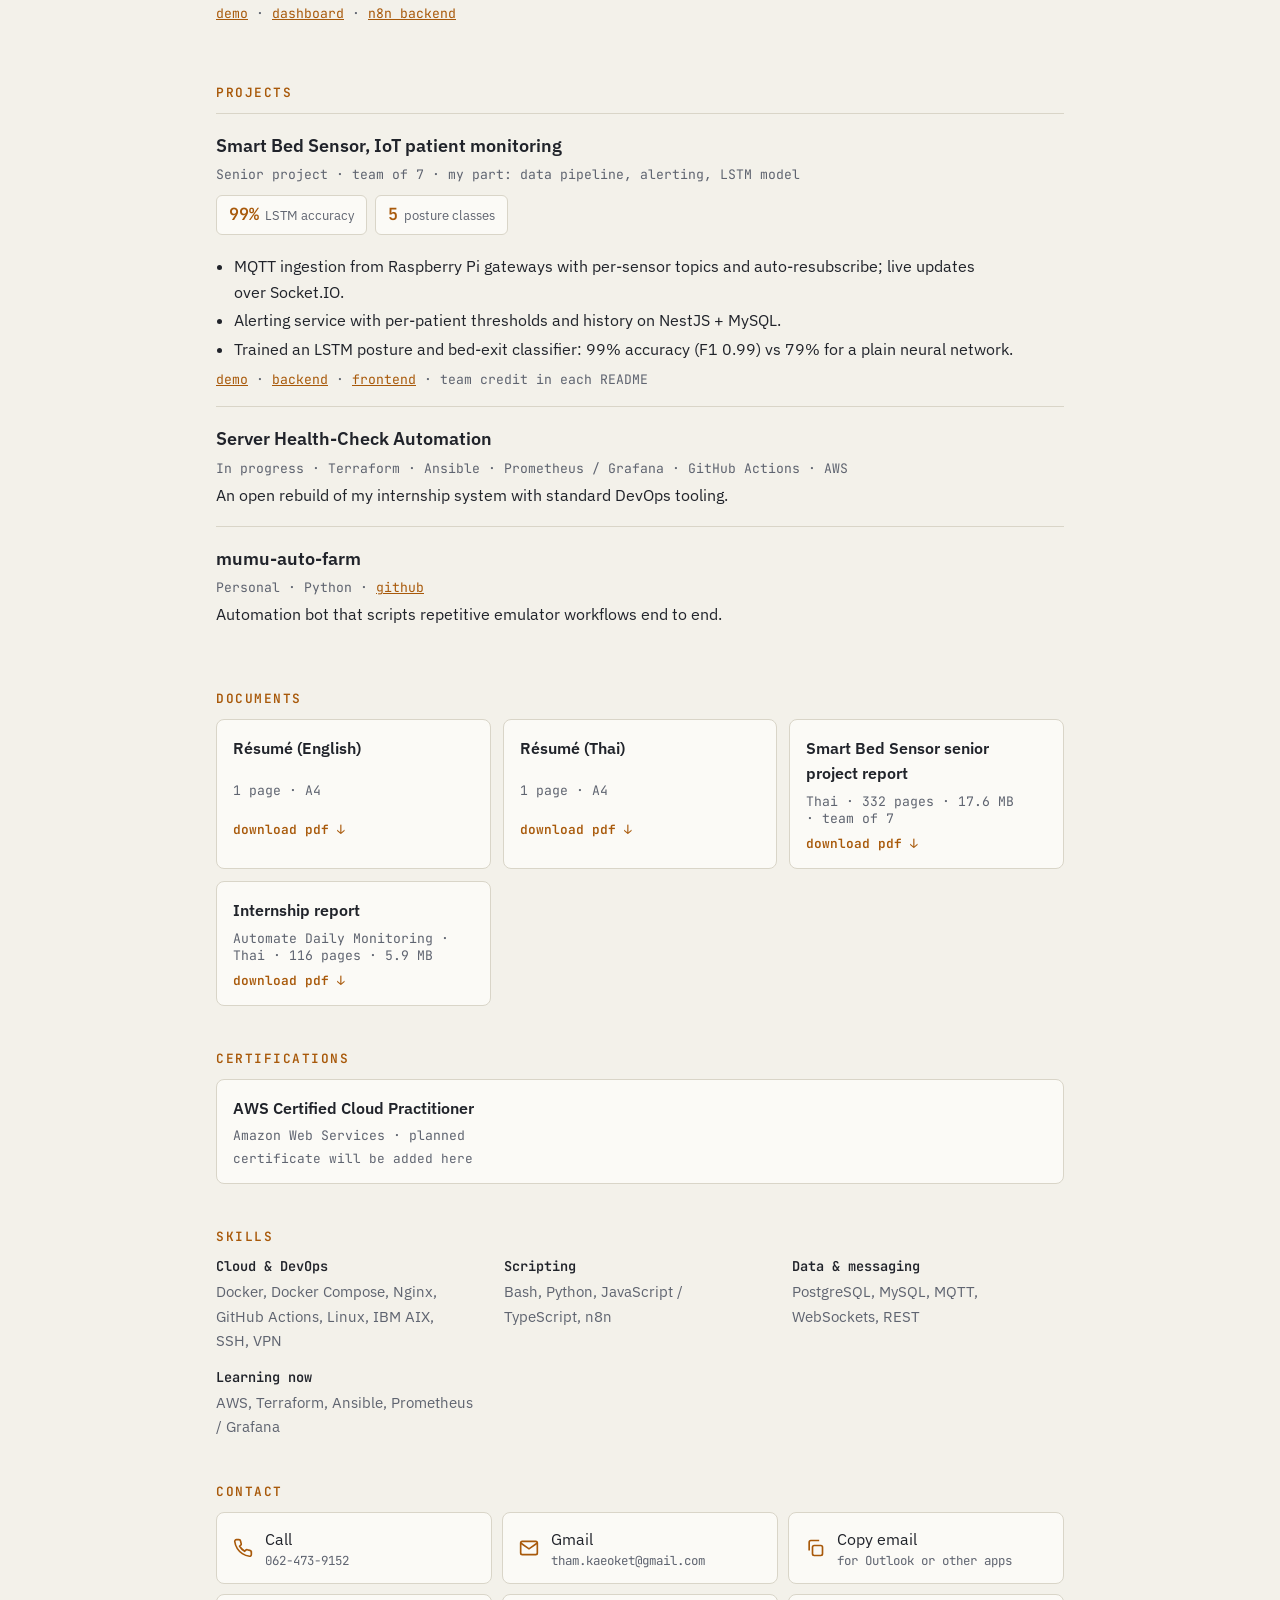
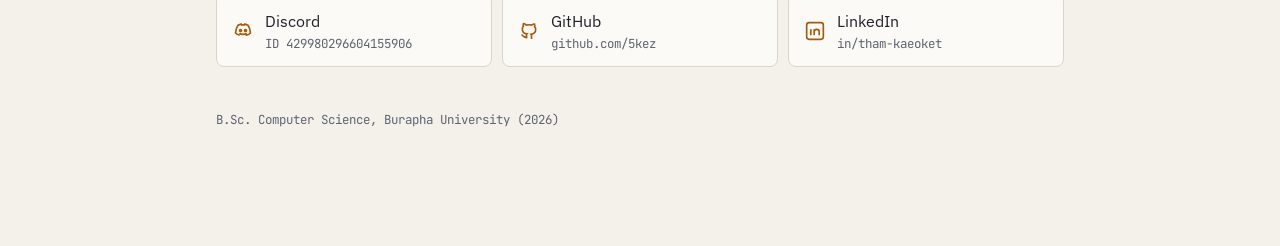
==== commit a5cdff62: "Link the n8n backend repo Co-Authored-By: Claude Opus 5.5 <noreply@anthropic.com> Claude-Session: ht" ====
--- a/index.html
+++ b/index.html
@@ -152,7 +152,7 @@
         <div class="meta"><span class="en">React dashboard · n8n data · anonymized sample</span><span class="th">React dashboard · ข้อมูลจาก n8n · ข้อมูลตัวอย่างที่ปิดชื่อแล้ว</span></div>
         <p style="margin:0;color:var(--muted);font-size:.95rem" class="en">The internship dashboard running on sample data: server overview, trend charts, disk, tablespace, AIX error reports, PDF export.</p>
         <p style="margin:0;color:var(--muted);font-size:.95rem" class="th">dashboard จากงานฝึกงาน รันด้วยข้อมูลตัวอย่าง: ภาพรวมเซิร์ฟเวอร์ กราฟแนวโน้ม disk tablespace error report ของ AIX และส่งออก PDF</p>
-        <div style="display:flex;gap:16px;flex-wrap:wrap"><a class="dl" href="demo/monitoring/"><span class="en">open demo →</span><span class="th">เปิด demo →</span></a><a class="dl" href="https://github.com/5kez/automate-daily-monitoring"><span class="en">source →</span><span class="th">ดูโค้ด →</span></a></div>
+        <div style="display:flex;gap:16px;flex-wrap:wrap"><a class="dl" href="demo/monitoring/"><span class="en">open demo →</span><span class="th">เปิด demo →</span></a><a class="dl" href="https://github.com/5kez/automate-daily-monitoring"><span class="en">dashboard code →</span><span class="th">โค้ด dashboard →</span></a><a class="dl" href="https://github.com/5kez/n8n-server-monitoring"><span class="en">n8n backend →</span><span class="th">โค้ด n8n →</span></a></div>
       </div>
       <div class="doc">
         <h3>Smart Bed Sensor</h3>
@@ -190,7 +190,7 @@
         <li>Docker Compose หลัง Nginx reverse proxy และ GitHub Actions บน self‑hosted runner ที่ deploy ใหม่ทุกครั้งที่ push</li>
       </ul>
       <div class="tags"><span>n8n</span><span>SSH</span><span>Docker</span><span>Nginx</span><span>GitHub Actions</span><span>PostgreSQL</span><span>React</span></div>
-      <div class="meta"><a href="demo/monitoring/">demo</a> · <a href="https://github.com/5kez/automate-daily-monitoring">github</a></div>
+      <div class="meta"><a href="demo/monitoring/">demo</a> · <a href="https://github.com/5kez/automate-daily-monitoring">dashboard</a> · <a href="https://github.com/5kez/n8n-server-monitoring">n8n backend</a></div>
     </div>
   </section>
 
